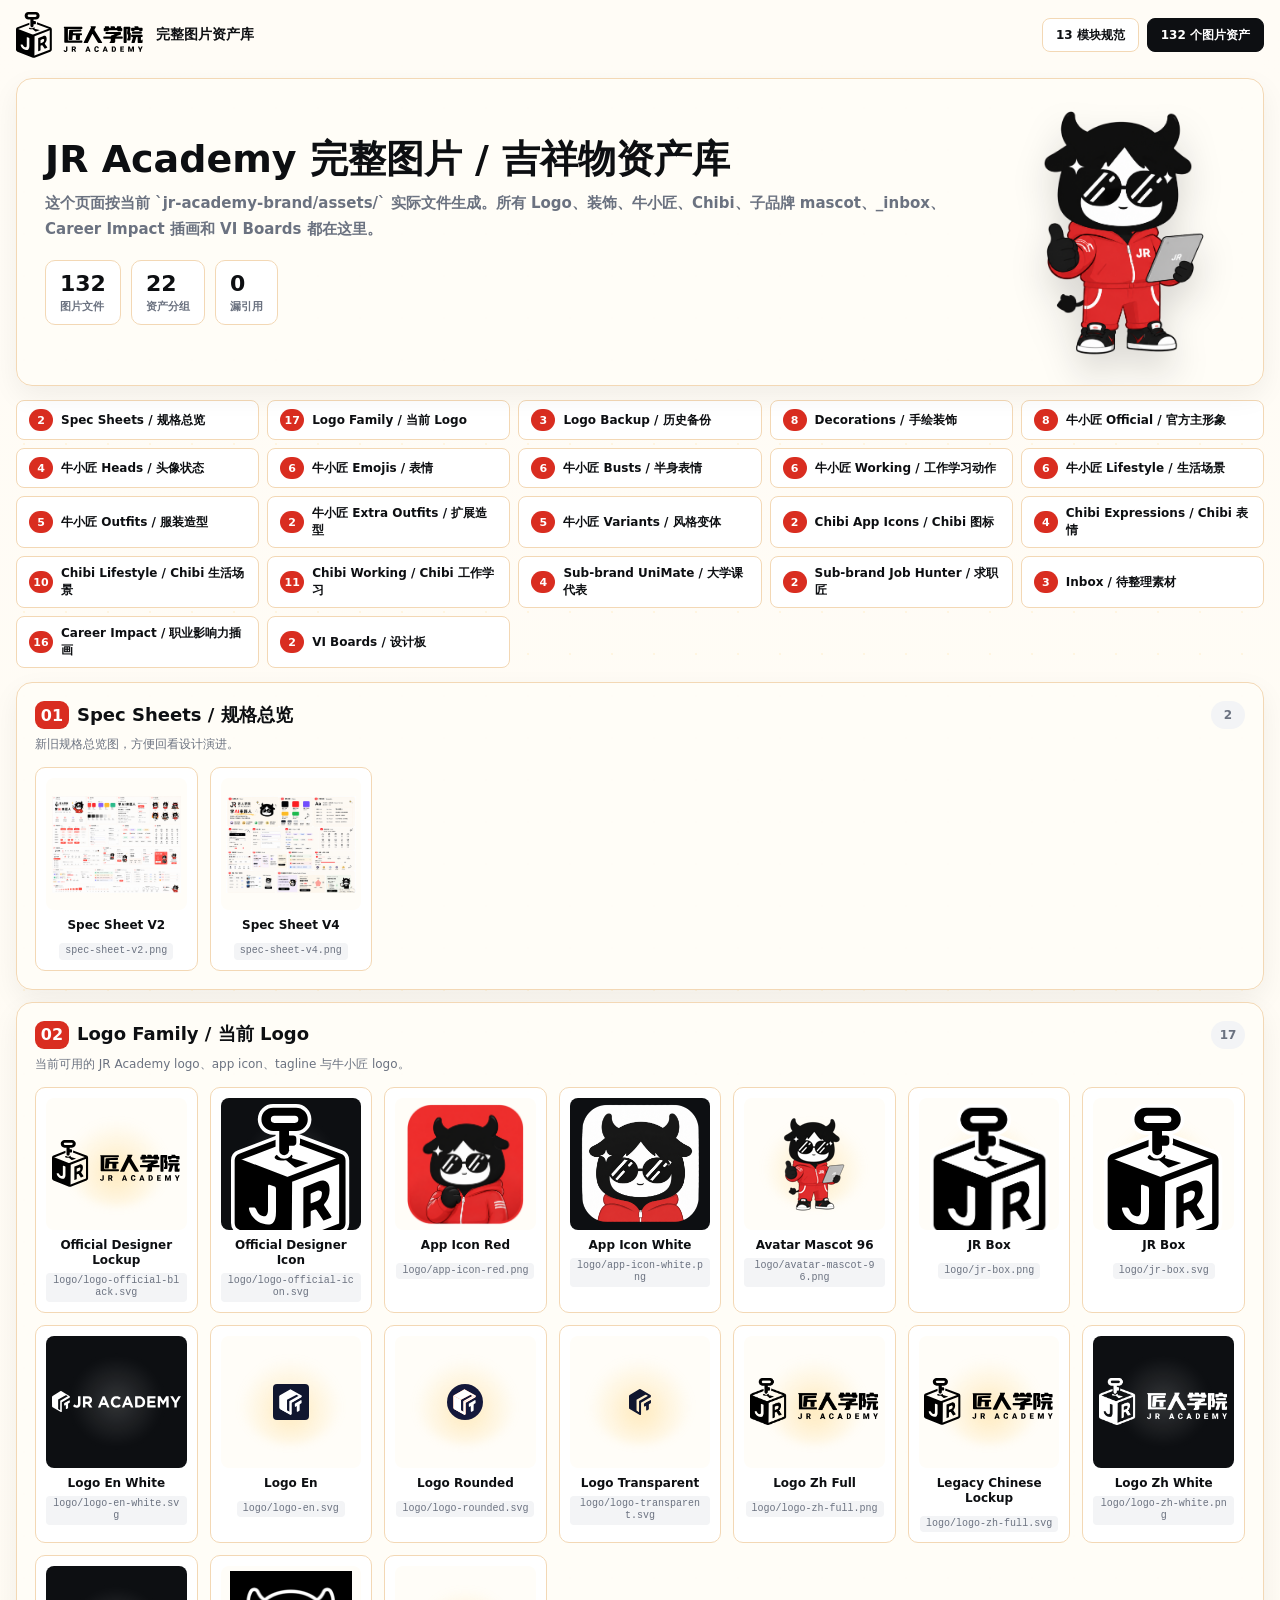
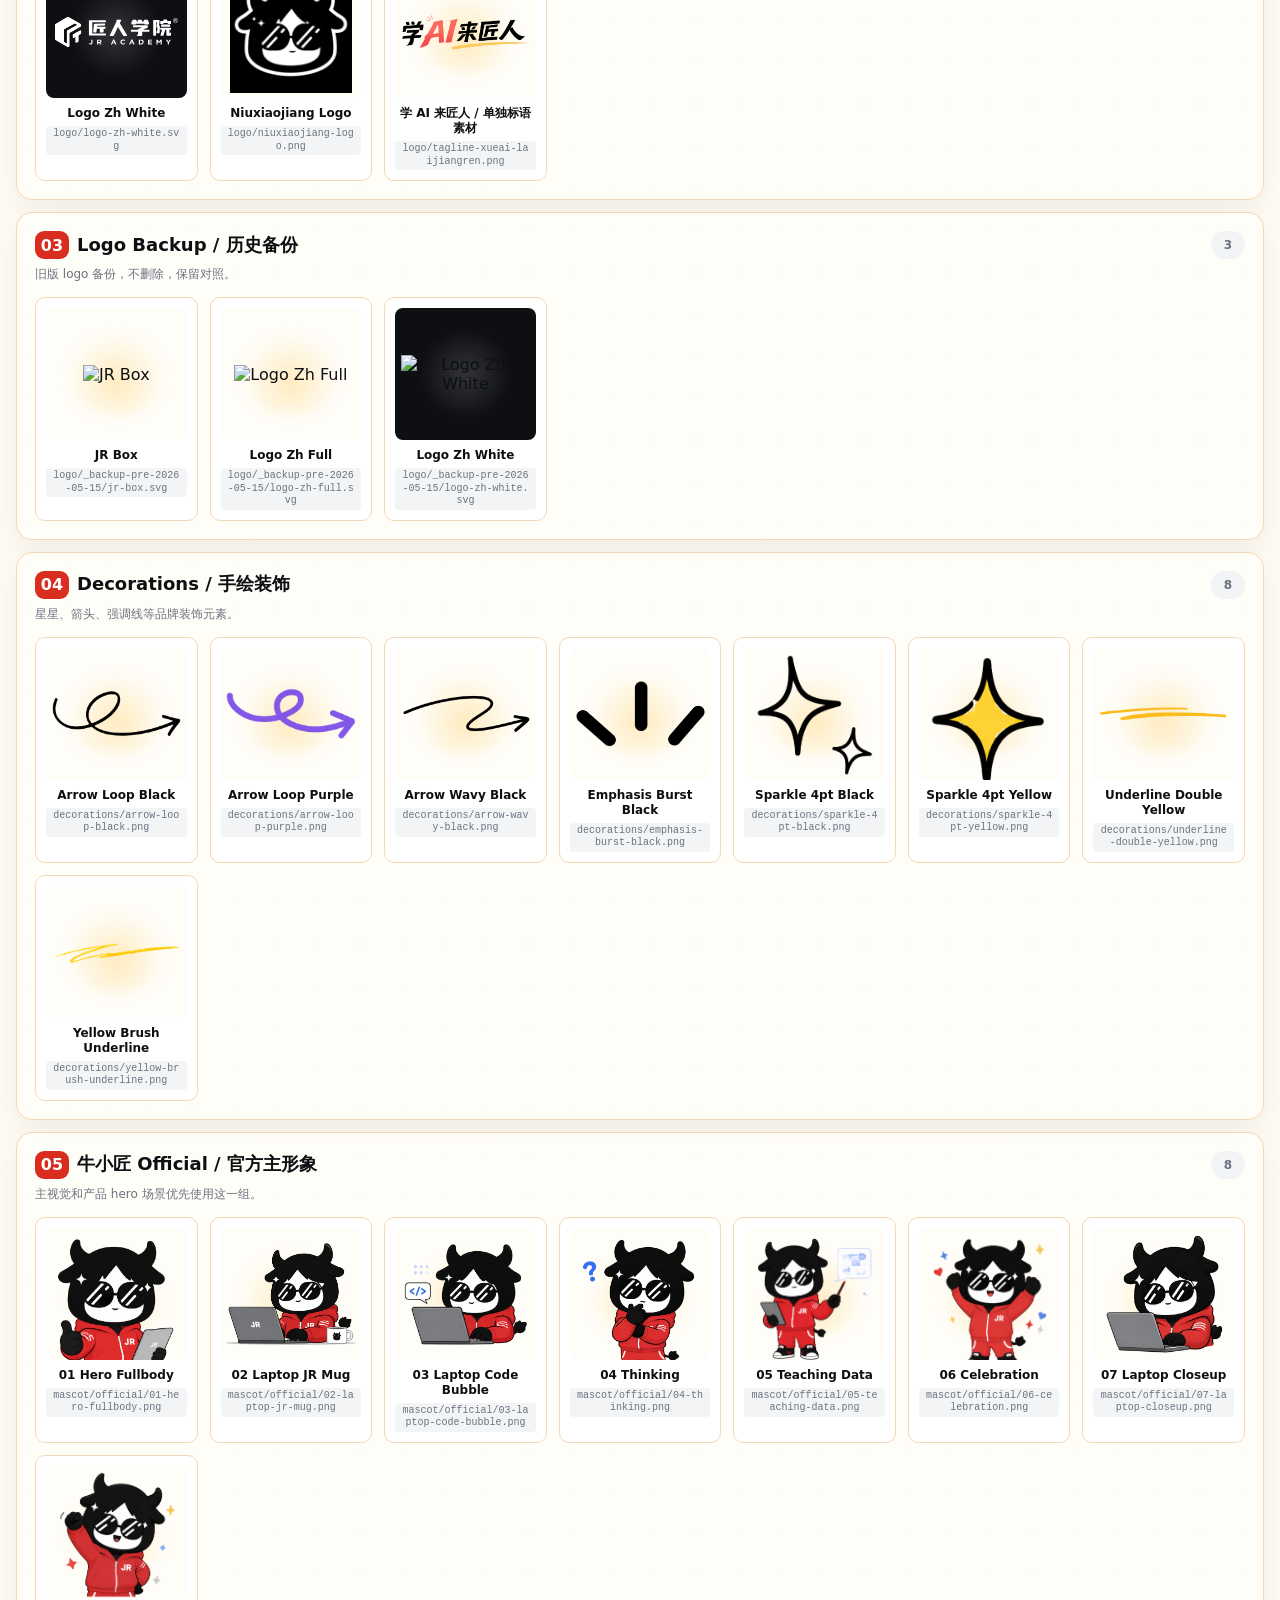
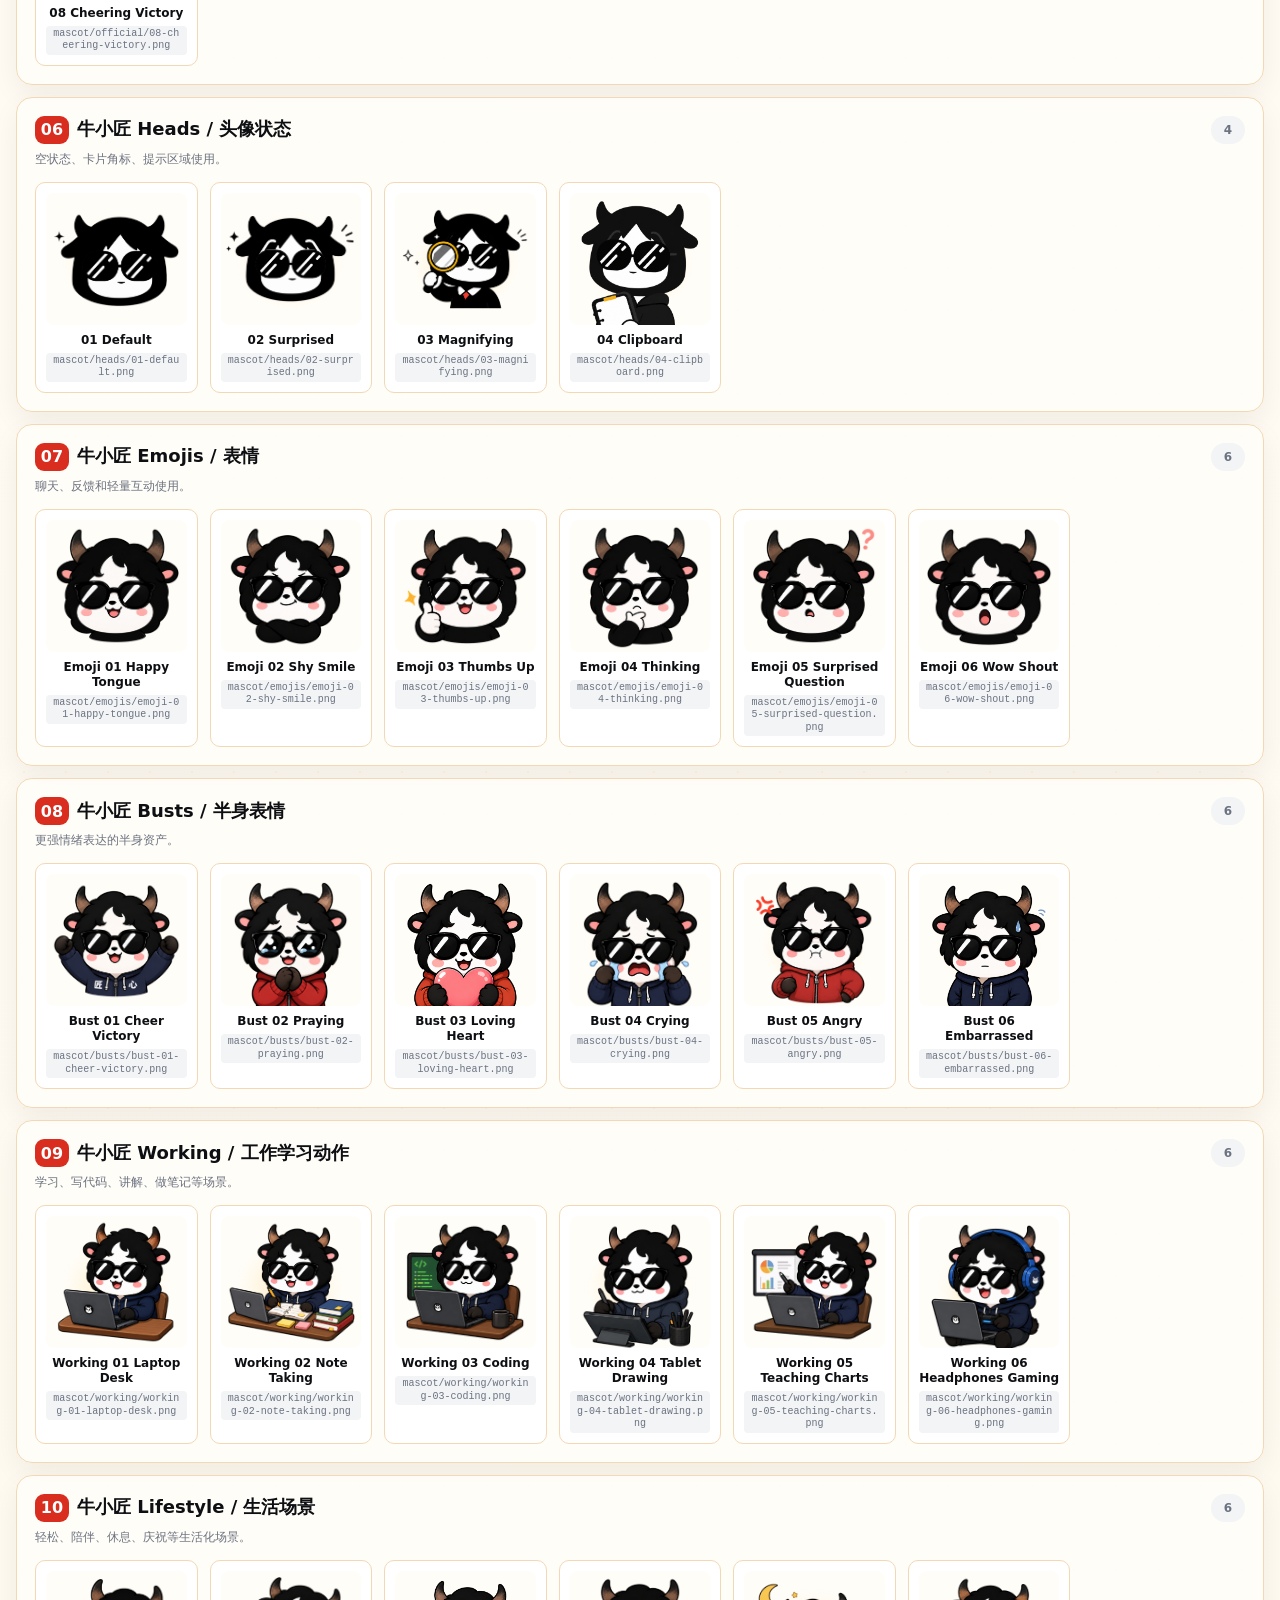
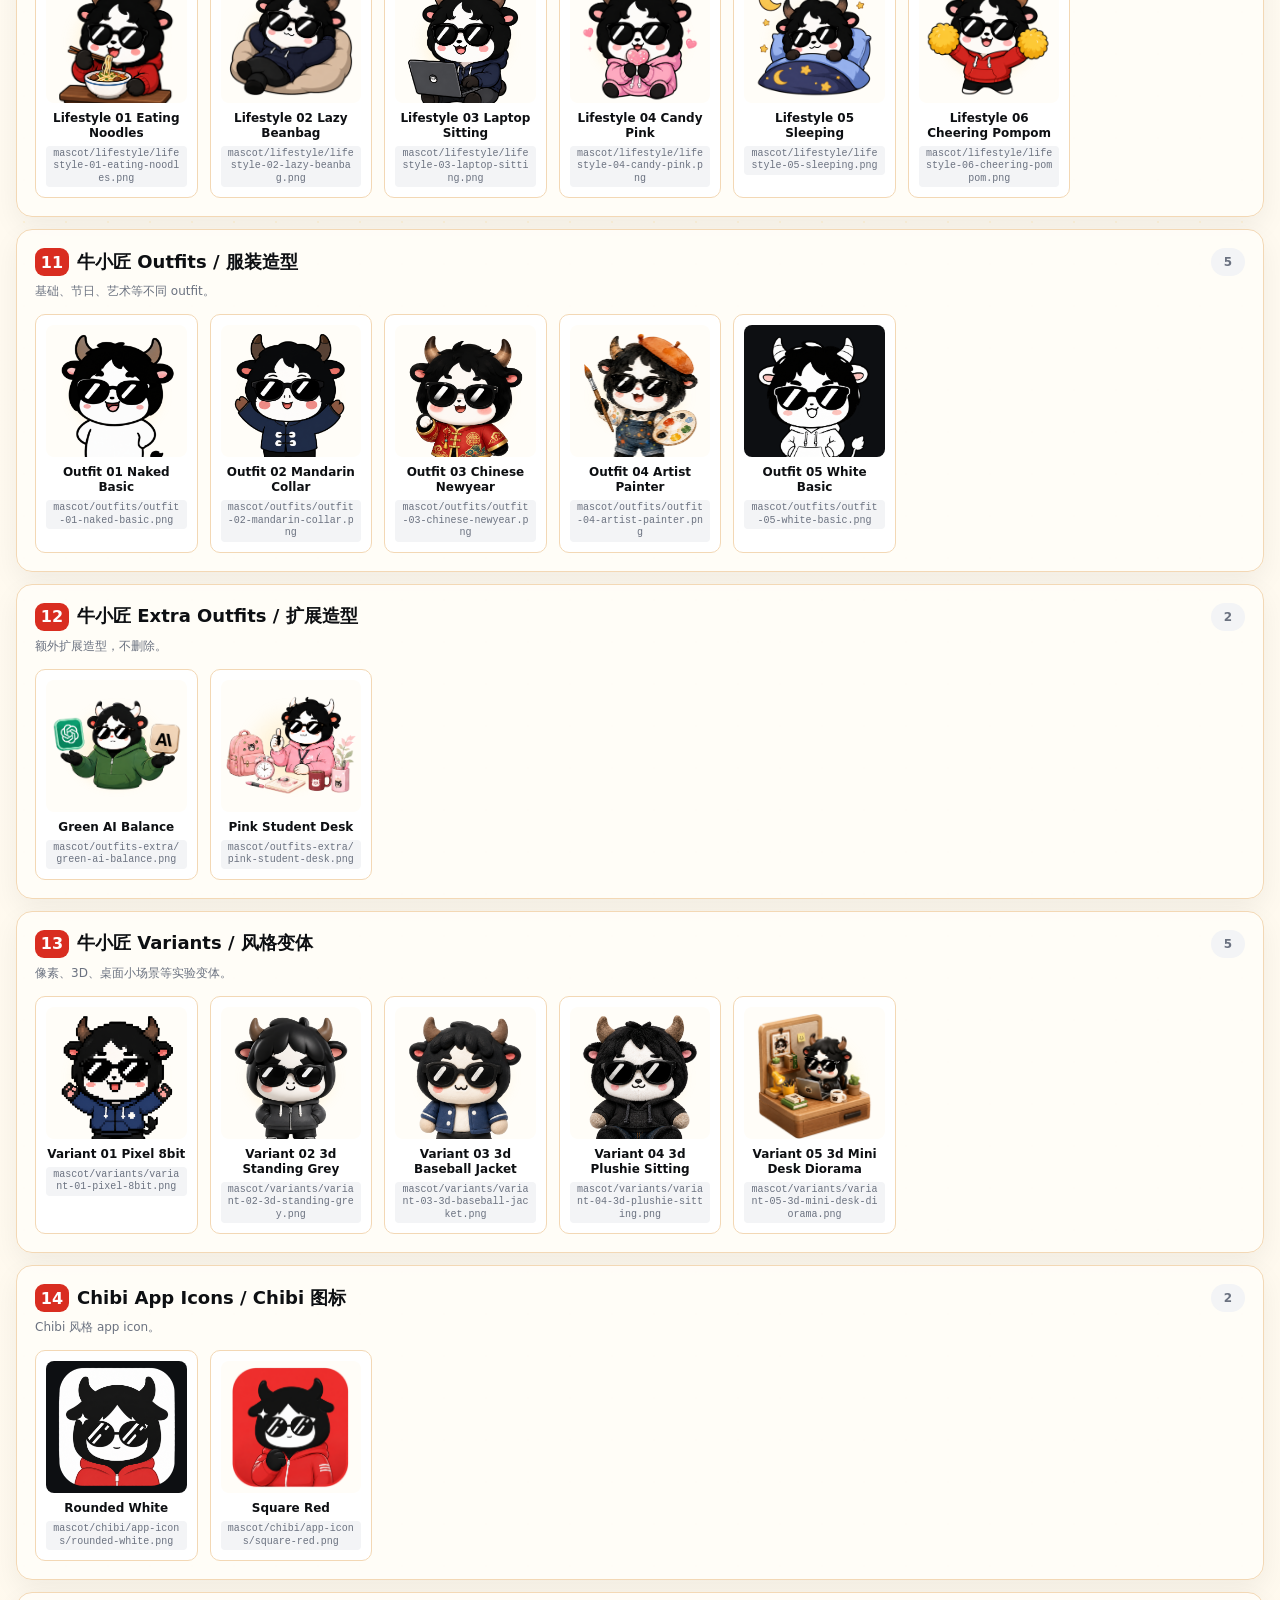
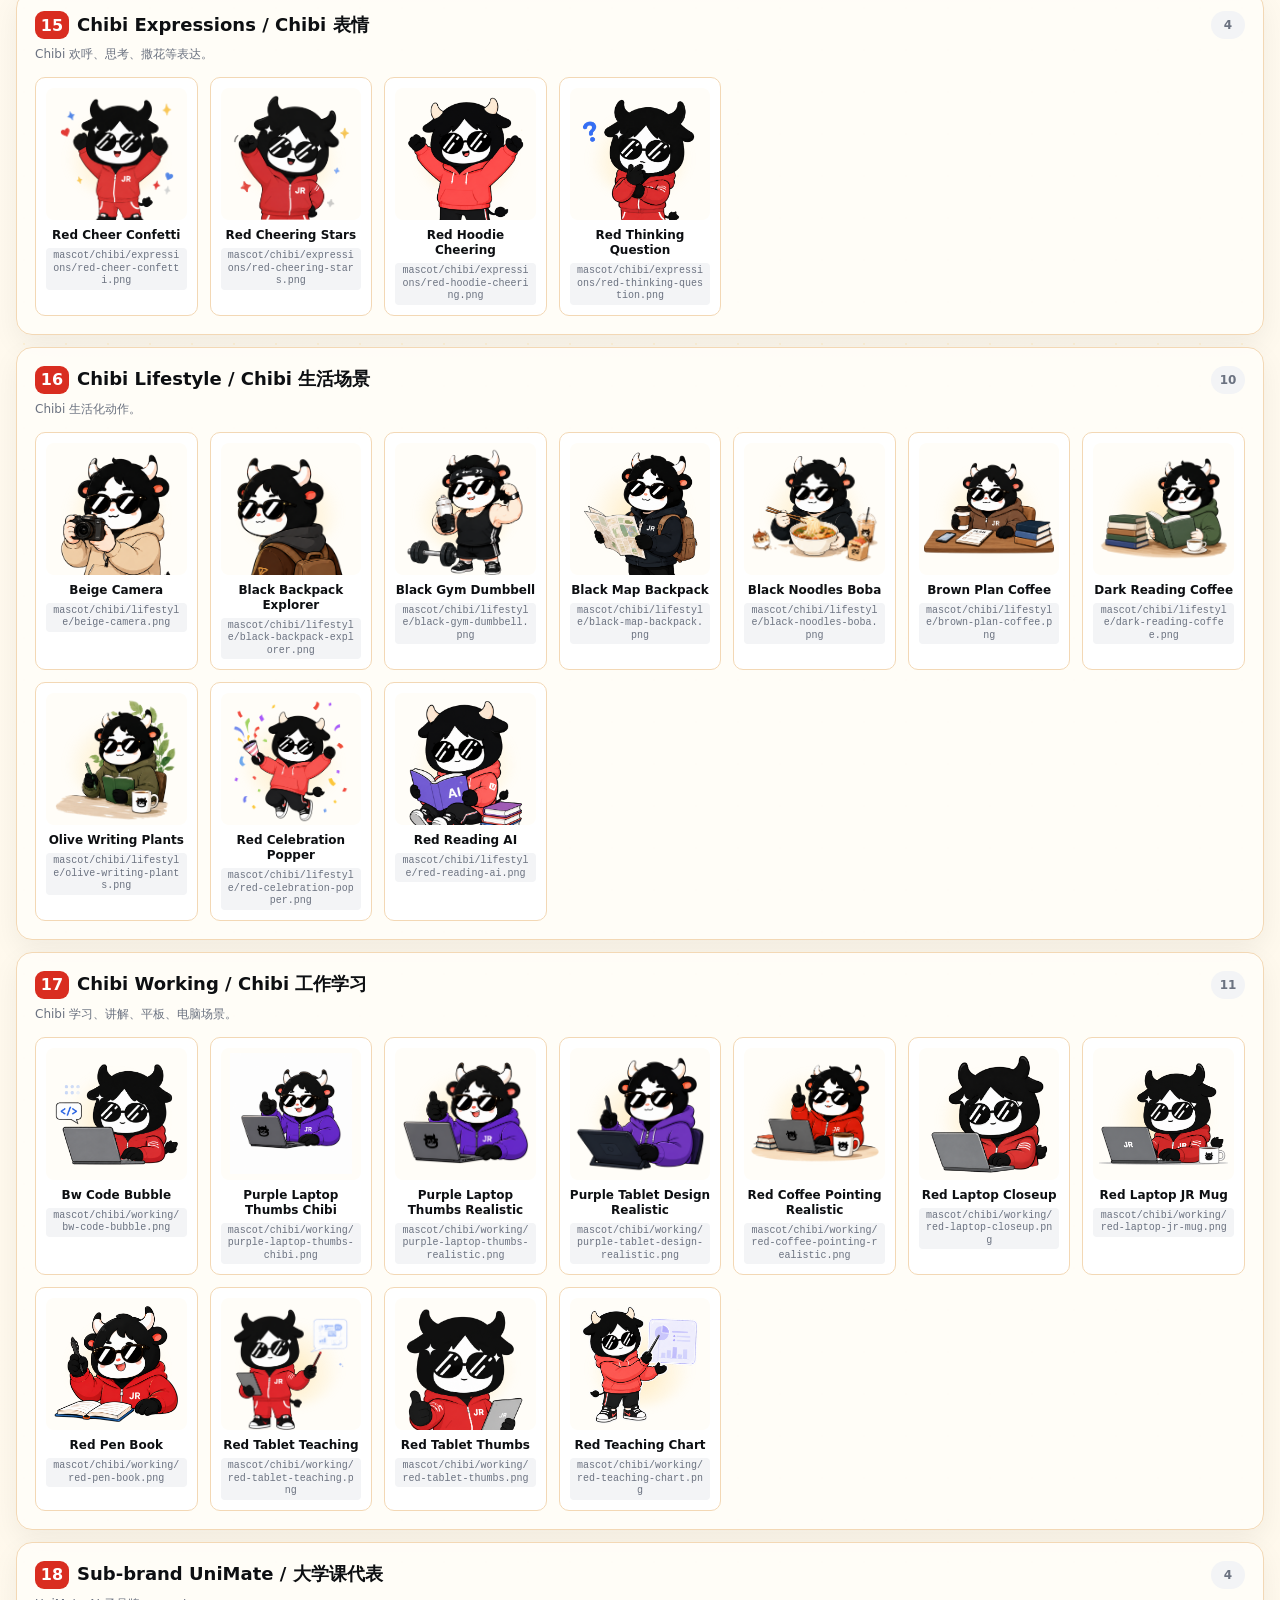
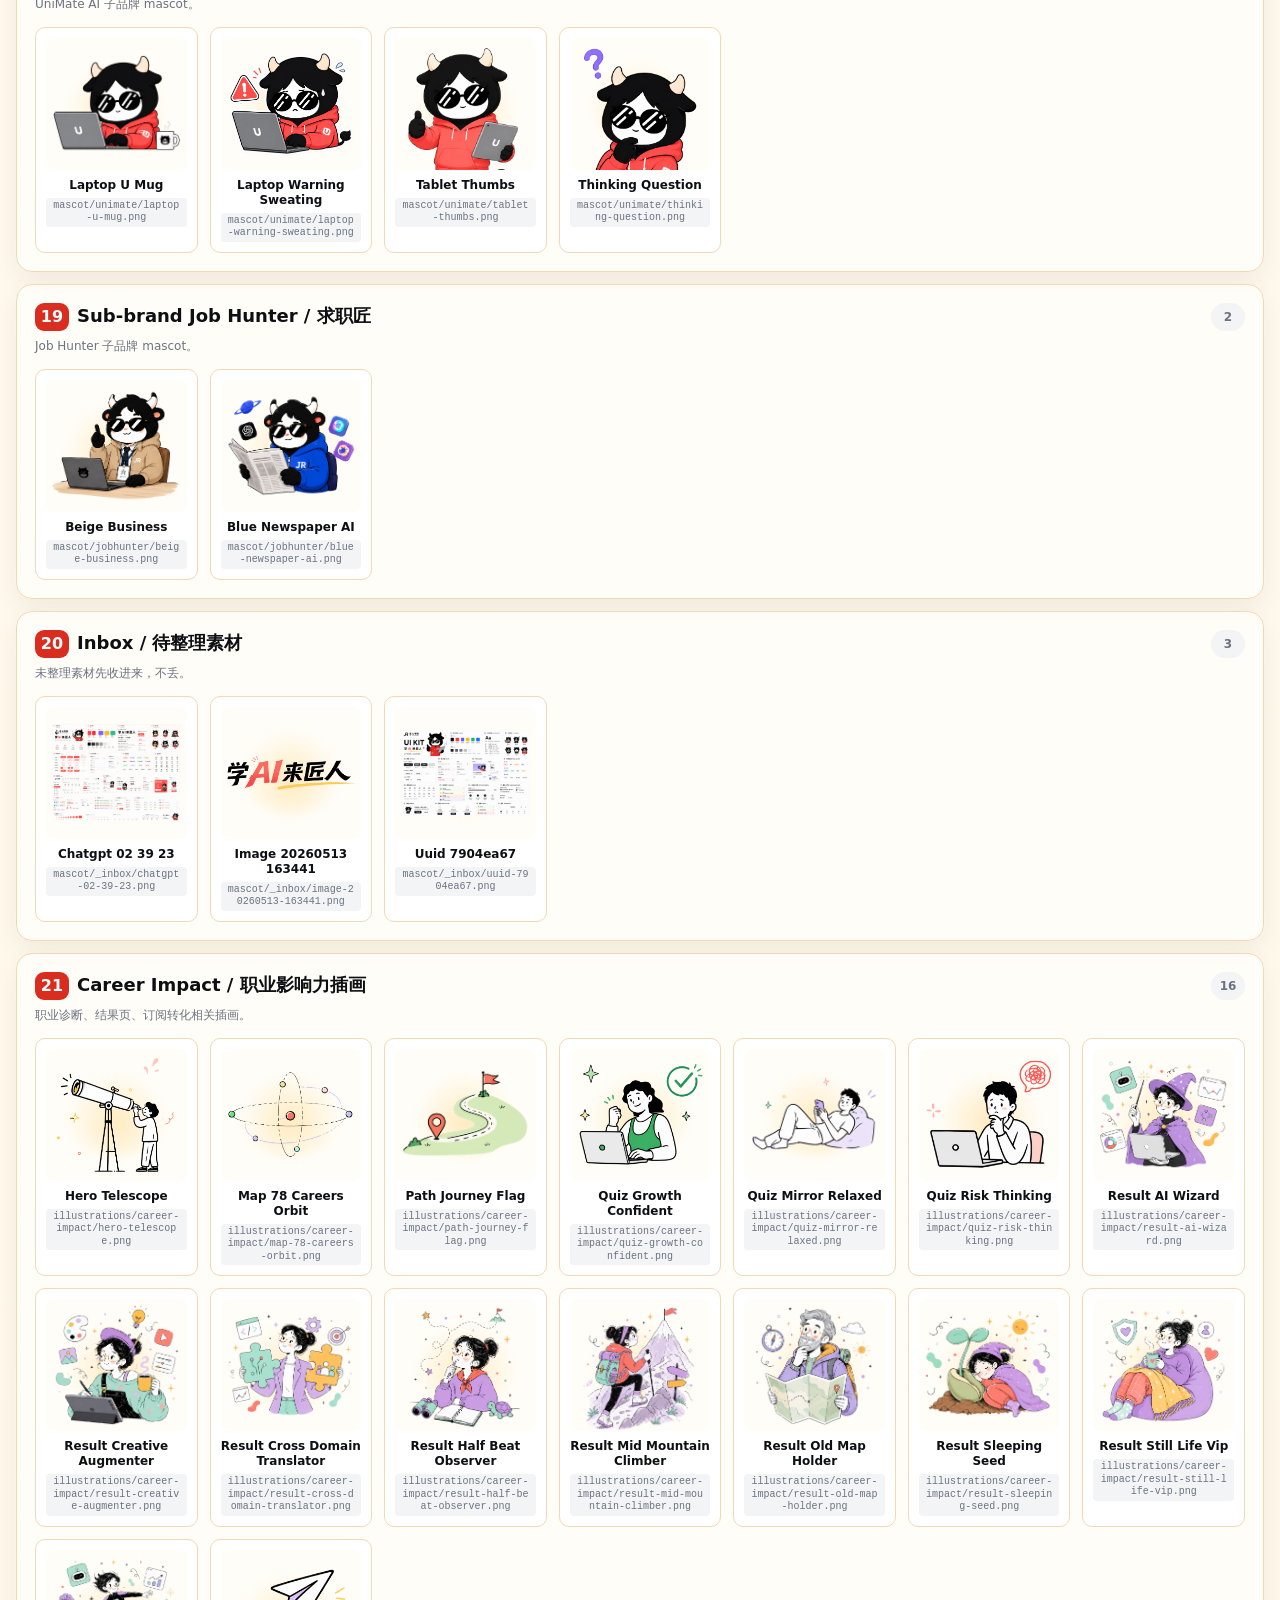
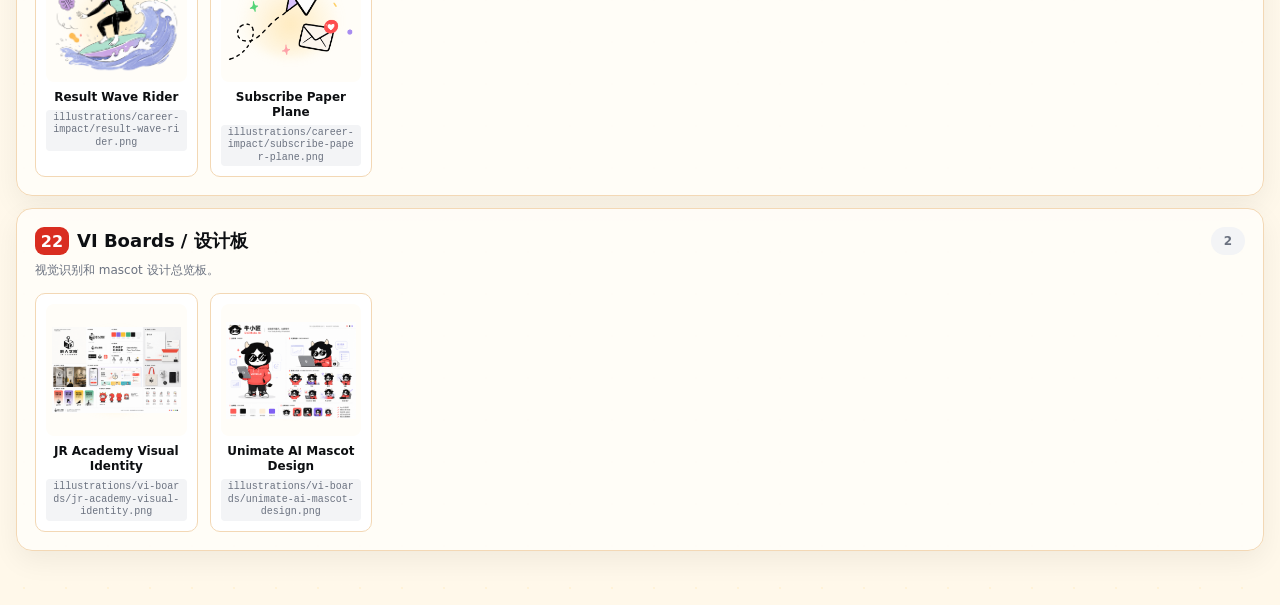
==== assets.html @ 4264dda5 "Update JR Academy brand board" ====
<!doctype html>
<html lang="zh-CN">
<head>
  <meta charset="utf-8" />
  <meta name="viewport" content="width=device-width, initial-scale=1" />
  <title>JR Academy / 匠人学院完整图片资产库</title>
  <meta name="description" content="JR Academy 当前 assets 目录完整图片资产库，包含 logo、装饰、牛小匠、Chibi、子品牌 mascot 与插画。" />
  <link rel="stylesheet" href="tokens/tokens.css" />
  <style>
    :root{--dark:#0D0F12;--red:#FF4D4F;--red-aa:#D92D20;--purple:#7B61FF;--yellow:#FFC84D;--green:#22C55E;--paper:#FFFCF6;--panel:#FFFDF8;--line:#F3D8B5;--n900:#1F2937;--n600:#6B7280;--n300:#D1D5DB;--n100:#F3F4F6;--shadow:0 10px 28px rgba(13,15,18,.06)}
    *{box-sizing:border-box} html,body{margin:0} body{font-family:var(--jr-font-sans);background:radial-gradient(circle at 24px 24px,rgba(255,200,77,.12) 0 1px,transparent 1px),linear-gradient(180deg,var(--paper),#fff8ea);background-size:42px 42px,auto;color:var(--dark);-webkit-font-smoothing:antialiased} a{color:inherit;text-decoration:none} .page{width:min(1280px,calc(100vw - 32px));margin:0 auto;padding:0 0 56px}
    .sticky{position:sticky;top:0;z-index:20;display:flex;align-items:center;gap:12px;padding:12px 0;background:rgba(255,252,246,.92);backdrop-filter:blur(12px)} .sticky img{width:128px} .sticky strong{font-size:14px} .links{display:flex;gap:8px;margin-left:auto;flex-wrap:wrap} .links a{min-height:34px;display:inline-flex;align-items:center;padding:0 13px;border:1px solid var(--line);border-radius:8px;background:#fff;font-size:12px;font-weight:900} .links .primary{background:var(--dark);border-color:var(--dark);color:#fff}
    .hero{position:relative;overflow:hidden;margin:8px 0 14px;padding:28px;border:1px solid var(--line);border-radius:16px;background:rgba(255,253,248,.95);box-shadow:var(--shadow);display:grid;grid-template-columns:1fr 220px;gap:24px;align-items:center} .hero h1{margin:0 0 10px;font-size:38px;line-height:1.1} .hero p{margin:0;color:var(--n600);font-size:15px;line-height:1.7;font-weight:700} .hero .stats{display:flex;gap:10px;margin-top:18px;flex-wrap:wrap} .stat{display:grid;gap:3px;padding:10px 14px;border:1px solid var(--line);border-radius:10px;background:#fff} .stat b{font-size:22px} .stat span{color:var(--n600);font-size:11px;font-weight:900} .hero .mascot{width:220px;max-height:250px;object-fit:contain;filter:drop-shadow(0 18px 18px rgba(13,15,18,.16))}
    .toc{display:grid;grid-template-columns:repeat(auto-fill,minmax(220px,1fr));gap:8px;margin:14px 0} .toc a{display:flex;align-items:center;gap:8px;min-height:38px;padding:8px 12px;border:1px solid var(--line);border-radius:8px;background:#fff;font-size:12px;font-weight:900} .toc span{display:inline-grid;place-items:center;min-width:24px;height:22px;border-radius:999px;background:var(--red-aa);color:#fff;font-size:11px}
    .asset-section{margin-top:12px;padding:18px;border:1px solid var(--line);border-radius:16px;background:rgba(255,253,248,.95);box-shadow:var(--shadow)} .asset-section header{display:flex;align-items:flex-start;gap:12px;margin-bottom:14px} .asset-section h2{display:inline;margin:0 0 5px 8px;font-size:18px} .asset-section p{margin:6px 0 0;color:var(--n600);font-size:12px;line-height:1.5} .asset-section header b{margin-left:auto;display:grid;place-items:center;min-width:34px;height:28px;border-radius:999px;background:var(--n100);color:var(--n600);font-size:12px} .num{display:inline-grid;place-items:center;min-width:34px;height:28px;border-radius:9px;background:var(--red-aa);color:#fff;font-weight:900}
    .asset-grid{display:grid;grid-template-columns:repeat(auto-fill,minmax(158px,1fr));gap:12px} .asset-card{margin:0;display:grid;grid-template-rows:132px auto;gap:8px;min-height:200px;padding:10px;border:1px solid var(--line);border-radius:10px;background:#fff;text-align:center;overflow:hidden} .asset-frame{position:relative;display:grid;place-items:center;overflow:hidden;border-radius:8px;background:#FFFDF8} .asset-frame::before{content:"";position:absolute;inset:18% 14%;border-radius:50%;background:radial-gradient(circle at 50% 60%,rgba(255,200,77,.34),rgba(255,200,77,.10) 48%,transparent 72%);filter:blur(5px)} .asset-frame.dark{background:var(--dark)} .asset-frame.dark::before{background:radial-gradient(circle,rgba(255,255,255,.16),transparent 70%)} .asset-frame img{position:relative;z-index:1;max-width:92%;max-height:92%;object-fit:contain} figcaption strong{display:block;margin-bottom:5px;font-size:12px;line-height:1.25} code{display:inline-block;max-width:100%;padding:2px 6px;border-radius:4px;background:var(--n100);color:var(--n600);font-family:var(--jr-font-mono);font-size:10px;line-height:1.25;word-break:break-all}
    @media(max-width:720px){.page{width:min(100vw - 20px,560px)}.sticky{align-items:flex-start;flex-direction:column}.links{margin-left:0}.hero{grid-template-columns:1fr;padding:20px}.hero h1{font-size:30px}.hero .mascot{width:170px;margin:auto}.asset-grid{grid-template-columns:repeat(auto-fill,minmax(132px,1fr))}}
  </style>
</head>
<body><main class="page">
  <nav class="sticky"><img src="assets/logo/logo-official-black.svg" alt="JR Academy"><strong>完整图片资产库</strong><div class="links"><a href="index.html">13 模块规范</a><a class="primary" href="assets.html">132 个图片资产</a></div></nav>
  <section class="hero"><div><h1>JR Academy 完整图片 / 吉祥物资产库</h1><p>这个页面按当前 `jr-academy-brand/assets/` 实际文件生成。所有 Logo、装饰、牛小匠、Chibi、子品牌 mascot、_inbox、Career Impact 插画和 VI Boards 都在这里。</p><div class="stats"><span class="stat"><b>132</b><span>图片文件</span></span><span class="stat"><b>22</b><span>资产分组</span></span><span class="stat"><b>0</b><span>漏引用</span></span></div></div><img class="mascot" src="assets/mascot/official/01-hero-fullbody.png" alt="牛小匠"></section>
  <nav class="toc"><a href="#spec"><span>2</span>Spec Sheets / 规格总览</a>
<a href="#logo-current"><span>17</span>Logo Family / 当前 Logo</a>
<a href="#logo-backup"><span>3</span>Logo Backup / 历史备份</a>
<a href="#decorations"><span>8</span>Decorations / 手绘装饰</a>
<a href="#official"><span>8</span>牛小匠 Official / 官方主形象</a>
<a href="#heads"><span>4</span>牛小匠 Heads / 头像状态</a>
<a href="#emojis"><span>6</span>牛小匠 Emojis / 表情</a>
<a href="#busts"><span>6</span>牛小匠 Busts / 半身表情</a>
<a href="#working"><span>6</span>牛小匠 Working / 工作学习动作</a>
<a href="#lifestyle"><span>6</span>牛小匠 Lifestyle / 生活场景</a>
<a href="#outfits"><span>5</span>牛小匠 Outfits / 服装造型</a>
<a href="#outfits-extra"><span>2</span>牛小匠 Extra Outfits / 扩展造型</a>
<a href="#variants"><span>5</span>牛小匠 Variants / 风格变体</a>
<a href="#chibi-icons"><span>2</span>Chibi App Icons / Chibi 图标</a>
<a href="#chibi-expressions"><span>4</span>Chibi Expressions / Chibi 表情</a>
<a href="#chibi-lifestyle"><span>10</span>Chibi Lifestyle / Chibi 生活场景</a>
<a href="#chibi-working"><span>11</span>Chibi Working / Chibi 工作学习</a>
<a href="#unimate"><span>4</span>Sub-brand UniMate / 大学课代表</a>
<a href="#jobhunter"><span>2</span>Sub-brand Job Hunter / 求职匠</a>
<a href="#inbox"><span>3</span>Inbox / 待整理素材</a>
<a href="#career-impact"><span>16</span>Career Impact / 职业影响力插画</a>
<a href="#vi-boards"><span>2</span>VI Boards / 设计板</a></nav>
  <section class="asset-section" id="spec">
    <header><div><span class="num">01</span><h2>Spec Sheets / 规格总览</h2><p>新旧规格总览图，方便回看设计演进。</p></div><b>2</b></header>
    <div class="asset-grid"><figure class="asset-card">
      <div class="asset-frame"><img src="assets/spec-sheet-v2.png" alt="Spec Sheet V2" loading="lazy"></div>
      <figcaption><strong>Spec Sheet V2</strong><code>spec-sheet-v2.png</code></figcaption>
    </figure>
<figure class="asset-card">
      <div class="asset-frame"><img src="assets/spec-sheet-v4.png" alt="Spec Sheet V4" loading="lazy"></div>
      <figcaption><strong>Spec Sheet V4</strong><code>spec-sheet-v4.png</code></figcaption>
    </figure></div>
  </section><section class="asset-section" id="logo-current">
    <header><div><span class="num">02</span><h2>Logo Family / 当前 Logo</h2><p>当前可用的 JR Academy logo、app icon、tagline 与牛小匠 logo。</p></div><b>17</b></header>
    <div class="asset-grid">
<figure class="asset-card">
      <div class="asset-frame"><img src="assets/logo/logo-official-black.svg" alt="JR Academy Official Chinese Lockup" loading="lazy"></div>
      <figcaption><strong>Official Designer Lockup</strong><code>logo/logo-official-black.svg</code></figcaption>
    </figure>
<figure class="asset-card">
      <div class="asset-frame dark"><img src="assets/logo/logo-official-icon.svg" alt="JR Academy Official Icon Mark" loading="lazy"></div>
      <figcaption><strong>Official Designer Icon</strong><code>logo/logo-official-icon.svg</code></figcaption>
    </figure><figure class="asset-card">
      <div class="asset-frame"><img src="assets/logo/app-icon-red.png" alt="App Icon Red" loading="lazy"></div>
      <figcaption><strong>App Icon Red</strong><code>logo/app-icon-red.png</code></figcaption>
    </figure>
<figure class="asset-card">
      <div class="asset-frame dark"><img src="assets/logo/app-icon-white.png" alt="App Icon White" loading="lazy"></div>
      <figcaption><strong>App Icon White</strong><code>logo/app-icon-white.png</code></figcaption>
    </figure>
<figure class="asset-card">
      <div class="asset-frame"><img src="assets/logo/avatar-mascot-96.png" alt="Avatar Mascot 96" loading="lazy"></div>
      <figcaption><strong>Avatar Mascot 96</strong><code>logo/avatar-mascot-96.png</code></figcaption>
    </figure>
<figure class="asset-card">
      <div class="asset-frame"><img src="assets/logo/jr-box.png" alt="JR Box" loading="lazy"></div>
      <figcaption><strong>JR Box</strong><code>logo/jr-box.png</code></figcaption>
    </figure>
<figure class="asset-card">
      <div class="asset-frame"><img src="assets/logo/jr-box.svg" alt="JR Box" loading="lazy"></div>
      <figcaption><strong>JR Box</strong><code>logo/jr-box.svg</code></figcaption>
    </figure>
<figure class="asset-card">
      <div class="asset-frame dark"><img src="assets/logo/logo-en-white.svg" alt="Logo En White" loading="lazy"></div>
      <figcaption><strong>Logo En White</strong><code>logo/logo-en-white.svg</code></figcaption>
    </figure>
<figure class="asset-card">
      <div class="asset-frame"><img src="assets/logo/logo-en.svg" alt="Logo En" loading="lazy"></div>
      <figcaption><strong>Logo En</strong><code>logo/logo-en.svg</code></figcaption>
    </figure>
<figure class="asset-card">
      <div class="asset-frame"><img src="assets/logo/logo-rounded.svg" alt="Logo Rounded" loading="lazy"></div>
      <figcaption><strong>Logo Rounded</strong><code>logo/logo-rounded.svg</code></figcaption>
    </figure>
<figure class="asset-card">
      <div class="asset-frame"><img src="assets/logo/logo-transparent.svg" alt="Logo Transparent" loading="lazy"></div>
      <figcaption><strong>Logo Transparent</strong><code>logo/logo-transparent.svg</code></figcaption>
    </figure>
<figure class="asset-card">
      <div class="asset-frame"><img src="assets/logo/logo-zh-full.png" alt="Logo Zh Full" loading="lazy"></div>
      <figcaption><strong>Logo Zh Full</strong><code>logo/logo-zh-full.png</code></figcaption>
    </figure>
<figure class="asset-card">
      <div class="asset-frame"><img src="assets/logo/logo-zh-full.svg" alt="Legacy Chinese Lockup" loading="lazy"></div>
      <figcaption><strong>Legacy Chinese Lockup</strong><code>logo/logo-zh-full.svg</code></figcaption>
    </figure>
<figure class="asset-card">
      <div class="asset-frame dark"><img src="assets/logo/logo-zh-white.png" alt="Logo Zh White" loading="lazy"></div>
      <figcaption><strong>Logo Zh White</strong><code>logo/logo-zh-white.png</code></figcaption>
    </figure>
<figure class="asset-card">
      <div class="asset-frame dark"><img src="assets/logo/logo-zh-white.svg" alt="Logo Zh White" loading="lazy"></div>
      <figcaption><strong>Logo Zh White</strong><code>logo/logo-zh-white.svg</code></figcaption>
    </figure>
<figure class="asset-card">
      <div class="asset-frame"><img src="assets/logo/niuxiaojiang-logo.png" alt="Niuxiaojiang Logo" loading="lazy"></div>
      <figcaption><strong>Niuxiaojiang Logo</strong><code>logo/niuxiaojiang-logo.png</code></figcaption>
    </figure>
<figure class="asset-card">
      <div class="asset-frame"><img src="assets/logo/tagline-xueai-laijiangren.png" alt="学 AI 来匠人单独标语素材" loading="lazy"></div>
      <figcaption><strong>学 AI 来匠人 / 单独标语素材</strong><code>logo/tagline-xueai-laijiangren.png</code></figcaption>
    </figure></div>
  </section><section class="asset-section" id="logo-backup">
    <header><div><span class="num">03</span><h2>Logo Backup / 历史备份</h2><p>旧版 logo 备份，不删除，保留对照。</p></div><b>3</b></header>
    <div class="asset-grid"><figure class="asset-card">
      <div class="asset-frame"><img src="assets/logo/_backup-pre-2026-05-15/jr-box.svg" alt="JR Box" loading="lazy"></div>
      <figcaption><strong>JR Box</strong><code>logo/_backup-pre-2026-05-15/jr-box.svg</code></figcaption>
    </figure>
<figure class="asset-card">
      <div class="asset-frame"><img src="assets/logo/_backup-pre-2026-05-15/logo-zh-full.svg" alt="Logo Zh Full" loading="lazy"></div>
      <figcaption><strong>Logo Zh Full</strong><code>logo/_backup-pre-2026-05-15/logo-zh-full.svg</code></figcaption>
    </figure>
<figure class="asset-card">
      <div class="asset-frame dark"><img src="assets/logo/_backup-pre-2026-05-15/logo-zh-white.svg" alt="Logo Zh White" loading="lazy"></div>
      <figcaption><strong>Logo Zh White</strong><code>logo/_backup-pre-2026-05-15/logo-zh-white.svg</code></figcaption>
    </figure></div>
  </section><section class="asset-section" id="decorations">
    <header><div><span class="num">04</span><h2>Decorations / 手绘装饰</h2><p>星星、箭头、强调线等品牌装饰元素。</p></div><b>8</b></header>
    <div class="asset-grid"><figure class="asset-card">
      <div class="asset-frame"><img src="assets/decorations/arrow-loop-black.png" alt="Arrow Loop Black" loading="lazy"></div>
      <figcaption><strong>Arrow Loop Black</strong><code>decorations/arrow-loop-black.png</code></figcaption>
    </figure>
<figure class="asset-card">
      <div class="asset-frame"><img src="assets/decorations/arrow-loop-purple.png" alt="Arrow Loop Purple" loading="lazy"></div>
      <figcaption><strong>Arrow Loop Purple</strong><code>decorations/arrow-loop-purple.png</code></figcaption>
    </figure>
<figure class="asset-card">
      <div class="asset-frame"><img src="assets/decorations/arrow-wavy-black.png" alt="Arrow Wavy Black" loading="lazy"></div>
      <figcaption><strong>Arrow Wavy Black</strong><code>decorations/arrow-wavy-black.png</code></figcaption>
    </figure>
<figure class="asset-card">
      <div class="asset-frame"><img src="assets/decorations/emphasis-burst-black.png" alt="Emphasis Burst Black" loading="lazy"></div>
      <figcaption><strong>Emphasis Burst Black</strong><code>decorations/emphasis-burst-black.png</code></figcaption>
    </figure>
<figure class="asset-card">
      <div class="asset-frame"><img src="assets/decorations/sparkle-4pt-black.png" alt="Sparkle 4pt Black" loading="lazy"></div>
      <figcaption><strong>Sparkle 4pt Black</strong><code>decorations/sparkle-4pt-black.png</code></figcaption>
    </figure>
<figure class="asset-card">
      <div class="asset-frame"><img src="assets/decorations/sparkle-4pt-yellow.png" alt="Sparkle 4pt Yellow" loading="lazy"></div>
      <figcaption><strong>Sparkle 4pt Yellow</strong><code>decorations/sparkle-4pt-yellow.png</code></figcaption>
    </figure>
<figure class="asset-card">
      <div class="asset-frame"><img src="assets/decorations/underline-double-yellow.png" alt="Underline Double Yellow" loading="lazy"></div>
      <figcaption><strong>Underline Double Yellow</strong><code>decorations/underline-double-yellow.png</code></figcaption>
    </figure>
<figure class="asset-card">
      <div class="asset-frame"><img src="assets/decorations/yellow-brush-underline.png" alt="Yellow Brush Underline" loading="lazy"></div>
      <figcaption><strong>Yellow Brush Underline</strong><code>decorations/yellow-brush-underline.png</code></figcaption>
    </figure></div>
  </section><section class="asset-section" id="official">
    <header><div><span class="num">05</span><h2>牛小匠 Official / 官方主形象</h2><p>主视觉和产品 hero 场景优先使用这一组。</p></div><b>8</b></header>
    <div class="asset-grid"><figure class="asset-card">
      <div class="asset-frame"><img src="assets/mascot/official/01-hero-fullbody.png" alt="01 Hero Fullbody" loading="lazy"></div>
      <figcaption><strong>01 Hero Fullbody</strong><code>mascot/official/01-hero-fullbody.png</code></figcaption>
    </figure>
<figure class="asset-card">
      <div class="asset-frame"><img src="assets/mascot/official/02-laptop-jr-mug.png" alt="02 Laptop JR Mug" loading="lazy"></div>
      <figcaption><strong>02 Laptop JR Mug</strong><code>mascot/official/02-laptop-jr-mug.png</code></figcaption>
    </figure>
<figure class="asset-card">
      <div class="asset-frame"><img src="assets/mascot/official/03-laptop-code-bubble.png" alt="03 Laptop Code Bubble" loading="lazy"></div>
      <figcaption><strong>03 Laptop Code Bubble</strong><code>mascot/official/03-laptop-code-bubble.png</code></figcaption>
    </figure>
<figure class="asset-card">
      <div class="asset-frame"><img src="assets/mascot/official/04-thinking.png" alt="04 Thinking" loading="lazy"></div>
      <figcaption><strong>04 Thinking</strong><code>mascot/official/04-thinking.png</code></figcaption>
    </figure>
<figure class="asset-card">
      <div class="asset-frame"><img src="assets/mascot/official/05-teaching-data.png" alt="05 Teaching Data" loading="lazy"></div>
      <figcaption><strong>05 Teaching Data</strong><code>mascot/official/05-teaching-data.png</code></figcaption>
    </figure>
<figure class="asset-card">
      <div class="asset-frame"><img src="assets/mascot/official/06-celebration.png" alt="06 Celebration" loading="lazy"></div>
      <figcaption><strong>06 Celebration</strong><code>mascot/official/06-celebration.png</code></figcaption>
    </figure>
<figure class="asset-card">
      <div class="asset-frame"><img src="assets/mascot/official/07-laptop-closeup.png" alt="07 Laptop Closeup" loading="lazy"></div>
      <figcaption><strong>07 Laptop Closeup</strong><code>mascot/official/07-laptop-closeup.png</code></figcaption>
    </figure>
<figure class="asset-card">
      <div class="asset-frame"><img src="assets/mascot/official/08-cheering-victory.png" alt="08 Cheering Victory" loading="lazy"></div>
      <figcaption><strong>08 Cheering Victory</strong><code>mascot/official/08-cheering-victory.png</code></figcaption>
    </figure></div>
  </section><section class="asset-section" id="heads">
    <header><div><span class="num">06</span><h2>牛小匠 Heads / 头像状态</h2><p>空状态、卡片角标、提示区域使用。</p></div><b>4</b></header>
    <div class="asset-grid"><figure class="asset-card">
      <div class="asset-frame"><img src="assets/mascot/heads/01-default.png" alt="01 Default" loading="lazy"></div>
      <figcaption><strong>01 Default</strong><code>mascot/heads/01-default.png</code></figcaption>
    </figure>
<figure class="asset-card">
      <div class="asset-frame"><img src="assets/mascot/heads/02-surprised.png" alt="02 Surprised" loading="lazy"></div>
      <figcaption><strong>02 Surprised</strong><code>mascot/heads/02-surprised.png</code></figcaption>
    </figure>
<figure class="asset-card">
      <div class="asset-frame"><img src="assets/mascot/heads/03-magnifying.png" alt="03 Magnifying" loading="lazy"></div>
      <figcaption><strong>03 Magnifying</strong><code>mascot/heads/03-magnifying.png</code></figcaption>
    </figure>
<figure class="asset-card">
      <div class="asset-frame"><img src="assets/mascot/heads/04-clipboard.png" alt="04 Clipboard" loading="lazy"></div>
      <figcaption><strong>04 Clipboard</strong><code>mascot/heads/04-clipboard.png</code></figcaption>
    </figure></div>
  </section><section class="asset-section" id="emojis">
    <header><div><span class="num">07</span><h2>牛小匠 Emojis / 表情</h2><p>聊天、反馈和轻量互动使用。</p></div><b>6</b></header>
    <div class="asset-grid"><figure class="asset-card">
      <div class="asset-frame"><img src="assets/mascot/emojis/emoji-01-happy-tongue.png" alt="Emoji 01 Happy Tongue" loading="lazy"></div>
      <figcaption><strong>Emoji 01 Happy Tongue</strong><code>mascot/emojis/emoji-01-happy-tongue.png</code></figcaption>
    </figure>
<figure class="asset-card">
      <div class="asset-frame"><img src="assets/mascot/emojis/emoji-02-shy-smile.png" alt="Emoji 02 Shy Smile" loading="lazy"></div>
      <figcaption><strong>Emoji 02 Shy Smile</strong><code>mascot/emojis/emoji-02-shy-smile.png</code></figcaption>
    </figure>
<figure class="asset-card">
      <div class="asset-frame"><img src="assets/mascot/emojis/emoji-03-thumbs-up.png" alt="Emoji 03 Thumbs Up" loading="lazy"></div>
      <figcaption><strong>Emoji 03 Thumbs Up</strong><code>mascot/emojis/emoji-03-thumbs-up.png</code></figcaption>
    </figure>
<figure class="asset-card">
      <div class="asset-frame"><img src="assets/mascot/emojis/emoji-04-thinking.png" alt="Emoji 04 Thinking" loading="lazy"></div>
      <figcaption><strong>Emoji 04 Thinking</strong><code>mascot/emojis/emoji-04-thinking.png</code></figcaption>
    </figure>
<figure class="asset-card">
      <div class="asset-frame"><img src="assets/mascot/emojis/emoji-05-surprised-question.png" alt="Emoji 05 Surprised Question" loading="lazy"></div>
      <figcaption><strong>Emoji 05 Surprised Question</strong><code>mascot/emojis/emoji-05-surprised-question.png</code></figcaption>
    </figure>
<figure class="asset-card">
      <div class="asset-frame"><img src="assets/mascot/emojis/emoji-06-wow-shout.png" alt="Emoji 06 Wow Shout" loading="lazy"></div>
      <figcaption><strong>Emoji 06 Wow Shout</strong><code>mascot/emojis/emoji-06-wow-shout.png</code></figcaption>
    </figure></div>
  </section><section class="asset-section" id="busts">
    <header><div><span class="num">08</span><h2>牛小匠 Busts / 半身表情</h2><p>更强情绪表达的半身资产。</p></div><b>6</b></header>
    <div class="asset-grid"><figure class="asset-card">
      <div class="asset-frame"><img src="assets/mascot/busts/bust-01-cheer-victory.png" alt="Bust 01 Cheer Victory" loading="lazy"></div>
      <figcaption><strong>Bust 01 Cheer Victory</strong><code>mascot/busts/bust-01-cheer-victory.png</code></figcaption>
    </figure>
<figure class="asset-card">
      <div class="asset-frame"><img src="assets/mascot/busts/bust-02-praying.png" alt="Bust 02 Praying" loading="lazy"></div>
      <figcaption><strong>Bust 02 Praying</strong><code>mascot/busts/bust-02-praying.png</code></figcaption>
    </figure>
<figure class="asset-card">
      <div class="asset-frame"><img src="assets/mascot/busts/bust-03-loving-heart.png" alt="Bust 03 Loving Heart" loading="lazy"></div>
      <figcaption><strong>Bust 03 Loving Heart</strong><code>mascot/busts/bust-03-loving-heart.png</code></figcaption>
    </figure>
<figure class="asset-card">
      <div class="asset-frame"><img src="assets/mascot/busts/bust-04-crying.png" alt="Bust 04 Crying" loading="lazy"></div>
      <figcaption><strong>Bust 04 Crying</strong><code>mascot/busts/bust-04-crying.png</code></figcaption>
    </figure>
<figure class="asset-card">
      <div class="asset-frame"><img src="assets/mascot/busts/bust-05-angry.png" alt="Bust 05 Angry" loading="lazy"></div>
      <figcaption><strong>Bust 05 Angry</strong><code>mascot/busts/bust-05-angry.png</code></figcaption>
    </figure>
<figure class="asset-card">
      <div class="asset-frame"><img src="assets/mascot/busts/bust-06-embarrassed.png" alt="Bust 06 Embarrassed" loading="lazy"></div>
      <figcaption><strong>Bust 06 Embarrassed</strong><code>mascot/busts/bust-06-embarrassed.png</code></figcaption>
    </figure></div>
  </section><section class="asset-section" id="working">
    <header><div><span class="num">09</span><h2>牛小匠 Working / 工作学习动作</h2><p>学习、写代码、讲解、做笔记等场景。</p></div><b>6</b></header>
    <div class="asset-grid"><figure class="asset-card">
      <div class="asset-frame"><img src="assets/mascot/working/working-01-laptop-desk.png" alt="Working 01 Laptop Desk" loading="lazy"></div>
      <figcaption><strong>Working 01 Laptop Desk</strong><code>mascot/working/working-01-laptop-desk.png</code></figcaption>
    </figure>
<figure class="asset-card">
      <div class="asset-frame"><img src="assets/mascot/working/working-02-note-taking.png" alt="Working 02 Note Taking" loading="lazy"></div>
      <figcaption><strong>Working 02 Note Taking</strong><code>mascot/working/working-02-note-taking.png</code></figcaption>
    </figure>
<figure class="asset-card">
      <div class="asset-frame"><img src="assets/mascot/working/working-03-coding.png" alt="Working 03 Coding" loading="lazy"></div>
      <figcaption><strong>Working 03 Coding</strong><code>mascot/working/working-03-coding.png</code></figcaption>
    </figure>
<figure class="asset-card">
      <div class="asset-frame"><img src="assets/mascot/working/working-04-tablet-drawing.png" alt="Working 04 Tablet Drawing" loading="lazy"></div>
      <figcaption><strong>Working 04 Tablet Drawing</strong><code>mascot/working/working-04-tablet-drawing.png</code></figcaption>
    </figure>
<figure class="asset-card">
      <div class="asset-frame"><img src="assets/mascot/working/working-05-teaching-charts.png" alt="Working 05 Teaching Charts" loading="lazy"></div>
      <figcaption><strong>Working 05 Teaching Charts</strong><code>mascot/working/working-05-teaching-charts.png</code></figcaption>
    </figure>
<figure class="asset-card">
      <div class="asset-frame"><img src="assets/mascot/working/working-06-headphones-gaming.png" alt="Working 06 Headphones Gaming" loading="lazy"></div>
      <figcaption><strong>Working 06 Headphones Gaming</strong><code>mascot/working/working-06-headphones-gaming.png</code></figcaption>
    </figure></div>
  </section><section class="asset-section" id="lifestyle">
    <header><div><span class="num">10</span><h2>牛小匠 Lifestyle / 生活场景</h2><p>轻松、陪伴、休息、庆祝等生活化场景。</p></div><b>6</b></header>
    <div class="asset-grid"><figure class="asset-card">
      <div class="asset-frame"><img src="assets/mascot/lifestyle/lifestyle-01-eating-noodles.png" alt="Lifestyle 01 Eating Noodles" loading="lazy"></div>
      <figcaption><strong>Lifestyle 01 Eating Noodles</strong><code>mascot/lifestyle/lifestyle-01-eating-noodles.png</code></figcaption>
    </figure>
<figure class="asset-card">
      <div class="asset-frame"><img src="assets/mascot/lifestyle/lifestyle-02-lazy-beanbag.png" alt="Lifestyle 02 Lazy Beanbag" loading="lazy"></div>
      <figcaption><strong>Lifestyle 02 Lazy Beanbag</strong><code>mascot/lifestyle/lifestyle-02-lazy-beanbag.png</code></figcaption>
    </figure>
<figure class="asset-card">
      <div class="asset-frame"><img src="assets/mascot/lifestyle/lifestyle-03-laptop-sitting.png" alt="Lifestyle 03 Laptop Sitting" loading="lazy"></div>
      <figcaption><strong>Lifestyle 03 Laptop Sitting</strong><code>mascot/lifestyle/lifestyle-03-laptop-sitting.png</code></figcaption>
    </figure>
<figure class="asset-card">
      <div class="asset-frame"><img src="assets/mascot/lifestyle/lifestyle-04-candy-pink.png" alt="Lifestyle 04 Candy Pink" loading="lazy"></div>
      <figcaption><strong>Lifestyle 04 Candy Pink</strong><code>mascot/lifestyle/lifestyle-04-candy-pink.png</code></figcaption>
    </figure>
<figure class="asset-card">
      <div class="asset-frame"><img src="assets/mascot/lifestyle/lifestyle-05-sleeping.png" alt="Lifestyle 05 Sleeping" loading="lazy"></div>
      <figcaption><strong>Lifestyle 05 Sleeping</strong><code>mascot/lifestyle/lifestyle-05-sleeping.png</code></figcaption>
    </figure>
<figure class="asset-card">
      <div class="asset-frame"><img src="assets/mascot/lifestyle/lifestyle-06-cheering-pompom.png" alt="Lifestyle 06 Cheering Pompom" loading="lazy"></div>
      <figcaption><strong>Lifestyle 06 Cheering Pompom</strong><code>mascot/lifestyle/lifestyle-06-cheering-pompom.png</code></figcaption>
    </figure></div>
  </section><section class="asset-section" id="outfits">
    <header><div><span class="num">11</span><h2>牛小匠 Outfits / 服装造型</h2><p>基础、节日、艺术等不同 outfit。</p></div><b>5</b></header>
    <div class="asset-grid"><figure class="asset-card">
      <div class="asset-frame"><img src="assets/mascot/outfits/outfit-01-naked-basic.png" alt="Outfit 01 Naked Basic" loading="lazy"></div>
      <figcaption><strong>Outfit 01 Naked Basic</strong><code>mascot/outfits/outfit-01-naked-basic.png</code></figcaption>
    </figure>
<figure class="asset-card">
      <div class="asset-frame"><img src="assets/mascot/outfits/outfit-02-mandarin-collar.png" alt="Outfit 02 Mandarin Collar" loading="lazy"></div>
      <figcaption><strong>Outfit 02 Mandarin Collar</strong><code>mascot/outfits/outfit-02-mandarin-collar.png</code></figcaption>
    </figure>
<figure class="asset-card">
      <div class="asset-frame"><img src="assets/mascot/outfits/outfit-03-chinese-newyear.png" alt="Outfit 03 Chinese Newyear" loading="lazy"></div>
      <figcaption><strong>Outfit 03 Chinese Newyear</strong><code>mascot/outfits/outfit-03-chinese-newyear.png</code></figcaption>
    </figure>
<figure class="asset-card">
      <div class="asset-frame"><img src="assets/mascot/outfits/outfit-04-artist-painter.png" alt="Outfit 04 Artist Painter" loading="lazy"></div>
      <figcaption><strong>Outfit 04 Artist Painter</strong><code>mascot/outfits/outfit-04-artist-painter.png</code></figcaption>
    </figure>
<figure class="asset-card">
      <div class="asset-frame dark"><img src="assets/mascot/outfits/outfit-05-white-basic.png" alt="Outfit 05 White Basic" loading="lazy"></div>
      <figcaption><strong>Outfit 05 White Basic</strong><code>mascot/outfits/outfit-05-white-basic.png</code></figcaption>
    </figure></div>
  </section><section class="asset-section" id="outfits-extra">
    <header><div><span class="num">12</span><h2>牛小匠 Extra Outfits / 扩展造型</h2><p>额外扩展造型，不删除。</p></div><b>2</b></header>
    <div class="asset-grid"><figure class="asset-card">
      <div class="asset-frame"><img src="assets/mascot/outfits-extra/green-ai-balance.png" alt="Green AI Balance" loading="lazy"></div>
      <figcaption><strong>Green AI Balance</strong><code>mascot/outfits-extra/green-ai-balance.png</code></figcaption>
    </figure>
<figure class="asset-card">
      <div class="asset-frame"><img src="assets/mascot/outfits-extra/pink-student-desk.png" alt="Pink Student Desk" loading="lazy"></div>
      <figcaption><strong>Pink Student Desk</strong><code>mascot/outfits-extra/pink-student-desk.png</code></figcaption>
    </figure></div>
  </section><section class="asset-section" id="variants">
    <header><div><span class="num">13</span><h2>牛小匠 Variants / 风格变体</h2><p>像素、3D、桌面小场景等实验变体。</p></div><b>5</b></header>
    <div class="asset-grid"><figure class="asset-card">
      <div class="asset-frame"><img src="assets/mascot/variants/variant-01-pixel-8bit.png" alt="Variant 01 Pixel 8bit" loading="lazy"></div>
      <figcaption><strong>Variant 01 Pixel 8bit</strong><code>mascot/variants/variant-01-pixel-8bit.png</code></figcaption>
    </figure>
<figure class="asset-card">
      <div class="asset-frame"><img src="assets/mascot/variants/variant-02-3d-standing-grey.png" alt="Variant 02 3d Standing Grey" loading="lazy"></div>
      <figcaption><strong>Variant 02 3d Standing Grey</strong><code>mascot/variants/variant-02-3d-standing-grey.png</code></figcaption>
    </figure>
<figure class="asset-card">
      <div class="asset-frame"><img src="assets/mascot/variants/variant-03-3d-baseball-jacket.png" alt="Variant 03 3d Baseball Jacket" loading="lazy"></div>
      <figcaption><strong>Variant 03 3d Baseball Jacket</strong><code>mascot/variants/variant-03-3d-baseball-jacket.png</code></figcaption>
    </figure>
<figure class="asset-card">
      <div class="asset-frame"><img src="assets/mascot/variants/variant-04-3d-plushie-sitting.png" alt="Variant 04 3d Plushie Sitting" loading="lazy"></div>
      <figcaption><strong>Variant 04 3d Plushie Sitting</strong><code>mascot/variants/variant-04-3d-plushie-sitting.png</code></figcaption>
    </figure>
<figure class="asset-card">
      <div class="asset-frame"><img src="assets/mascot/variants/variant-05-3d-mini-desk-diorama.png" alt="Variant 05 3d Mini Desk Diorama" loading="lazy"></div>
      <figcaption><strong>Variant 05 3d Mini Desk Diorama</strong><code>mascot/variants/variant-05-3d-mini-desk-diorama.png</code></figcaption>
    </figure></div>
  </section><section class="asset-section" id="chibi-icons">
    <header><div><span class="num">14</span><h2>Chibi App Icons / Chibi 图标</h2><p>Chibi 风格 app icon。</p></div><b>2</b></header>
    <div class="asset-grid"><figure class="asset-card">
      <div class="asset-frame dark"><img src="assets/mascot/chibi/app-icons/rounded-white.png" alt="Rounded White" loading="lazy"></div>
      <figcaption><strong>Rounded White</strong><code>mascot/chibi/app-icons/rounded-white.png</code></figcaption>
    </figure>
<figure class="asset-card">
      <div class="asset-frame"><img src="assets/mascot/chibi/app-icons/square-red.png" alt="Square Red" loading="lazy"></div>
      <figcaption><strong>Square Red</strong><code>mascot/chibi/app-icons/square-red.png</code></figcaption>
    </figure></div>
  </section><section class="asset-section" id="chibi-expressions">
    <header><div><span class="num">15</span><h2>Chibi Expressions / Chibi 表情</h2><p>Chibi 欢呼、思考、撒花等表达。</p></div><b>4</b></header>
    <div class="asset-grid"><figure class="asset-card">
      <div class="asset-frame"><img src="assets/mascot/chibi/expressions/red-cheer-confetti.png" alt="Red Cheer Confetti" loading="lazy"></div>
      <figcaption><strong>Red Cheer Confetti</strong><code>mascot/chibi/expressions/red-cheer-confetti.png</code></figcaption>
    </figure>
<figure class="asset-card">
      <div class="asset-frame"><img src="assets/mascot/chibi/expressions/red-cheering-stars.png" alt="Red Cheering Stars" loading="lazy"></div>
      <figcaption><strong>Red Cheering Stars</strong><code>mascot/chibi/expressions/red-cheering-stars.png</code></figcaption>
    </figure>
<figure class="asset-card">
      <div class="asset-frame"><img src="assets/mascot/chibi/expressions/red-hoodie-cheering.png" alt="Red Hoodie Cheering" loading="lazy"></div>
      <figcaption><strong>Red Hoodie Cheering</strong><code>mascot/chibi/expressions/red-hoodie-cheering.png</code></figcaption>
    </figure>
<figure class="asset-card">
      <div class="asset-frame"><img src="assets/mascot/chibi/expressions/red-thinking-question.png" alt="Red Thinking Question" loading="lazy"></div>
      <figcaption><strong>Red Thinking Question</strong><code>mascot/chibi/expressions/red-thinking-question.png</code></figcaption>
    </figure></div>
  </section><section class="asset-section" id="chibi-lifestyle">
    <header><div><span class="num">16</span><h2>Chibi Lifestyle / Chibi 生活场景</h2><p>Chibi 生活化动作。</p></div><b>10</b></header>
    <div class="asset-grid"><figure class="asset-card">
      <div class="asset-frame"><img src="assets/mascot/chibi/lifestyle/beige-camera.png" alt="Beige Camera" loading="lazy"></div>
      <figcaption><strong>Beige Camera</strong><code>mascot/chibi/lifestyle/beige-camera.png</code></figcaption>
    </figure>
<figure class="asset-card">
      <div class="asset-frame"><img src="assets/mascot/chibi/lifestyle/black-backpack-explorer.png" alt="Black Backpack Explorer" loading="lazy"></div>
      <figcaption><strong>Black Backpack Explorer</strong><code>mascot/chibi/lifestyle/black-backpack-explorer.png</code></figcaption>
    </figure>
<figure class="asset-card">
      <div class="asset-frame"><img src="assets/mascot/chibi/lifestyle/black-gym-dumbbell.png" alt="Black Gym Dumbbell" loading="lazy"></div>
      <figcaption><strong>Black Gym Dumbbell</strong><code>mascot/chibi/lifestyle/black-gym-dumbbell.png</code></figcaption>
    </figure>
<figure class="asset-card">
      <div class="asset-frame"><img src="assets/mascot/chibi/lifestyle/black-map-backpack.png" alt="Black Map Backpack" loading="lazy"></div>
      <figcaption><strong>Black Map Backpack</strong><code>mascot/chibi/lifestyle/black-map-backpack.png</code></figcaption>
    </figure>
<figure class="asset-card">
      <div class="asset-frame"><img src="assets/mascot/chibi/lifestyle/black-noodles-boba.png" alt="Black Noodles Boba" loading="lazy"></div>
      <figcaption><strong>Black Noodles Boba</strong><code>mascot/chibi/lifestyle/black-noodles-boba.png</code></figcaption>
    </figure>
<figure class="asset-card">
      <div class="asset-frame"><img src="assets/mascot/chibi/lifestyle/brown-plan-coffee.png" alt="Brown Plan Coffee" loading="lazy"></div>
      <figcaption><strong>Brown Plan Coffee</strong><code>mascot/chibi/lifestyle/brown-plan-coffee.png</code></figcaption>
    </figure>
<figure class="asset-card">
      <div class="asset-frame"><img src="assets/mascot/chibi/lifestyle/dark-reading-coffee.png" alt="Dark Reading Coffee" loading="lazy"></div>
      <figcaption><strong>Dark Reading Coffee</strong><code>mascot/chibi/lifestyle/dark-reading-coffee.png</code></figcaption>
    </figure>
<figure class="asset-card">
      <div class="asset-frame"><img src="assets/mascot/chibi/lifestyle/olive-writing-plants.png" alt="Olive Writing Plants" loading="lazy"></div>
      <figcaption><strong>Olive Writing Plants</strong><code>mascot/chibi/lifestyle/olive-writing-plants.png</code></figcaption>
    </figure>
<figure class="asset-card">
      <div class="asset-frame"><img src="assets/mascot/chibi/lifestyle/red-celebration-popper.png" alt="Red Celebration Popper" loading="lazy"></div>
      <figcaption><strong>Red Celebration Popper</strong><code>mascot/chibi/lifestyle/red-celebration-popper.png</code></figcaption>
    </figure>
<figure class="asset-card">
      <div class="asset-frame"><img src="assets/mascot/chibi/lifestyle/red-reading-ai.png" alt="Red Reading AI" loading="lazy"></div>
      <figcaption><strong>Red Reading AI</strong><code>mascot/chibi/lifestyle/red-reading-ai.png</code></figcaption>
    </figure></div>
  </section><section class="asset-section" id="chibi-working">
    <header><div><span class="num">17</span><h2>Chibi Working / Chibi 工作学习</h2><p>Chibi 学习、讲解、平板、电脑场景。</p></div><b>11</b></header>
    <div class="asset-grid"><figure class="asset-card">
      <div class="asset-frame"><img src="assets/mascot/chibi/working/bw-code-bubble.png" alt="Bw Code Bubble" loading="lazy"></div>
      <figcaption><strong>Bw Code Bubble</strong><code>mascot/chibi/working/bw-code-bubble.png</code></figcaption>
    </figure>
<figure class="asset-card">
      <div class="asset-frame"><img src="assets/mascot/chibi/working/purple-laptop-thumbs-chibi.png" alt="Purple Laptop Thumbs Chibi" loading="lazy"></div>
      <figcaption><strong>Purple Laptop Thumbs Chibi</strong><code>mascot/chibi/working/purple-laptop-thumbs-chibi.png</code></figcaption>
    </figure>
<figure class="asset-card">
      <div class="asset-frame"><img src="assets/mascot/chibi/working/purple-laptop-thumbs-realistic.png" alt="Purple Laptop Thumbs Realistic" loading="lazy"></div>
      <figcaption><strong>Purple Laptop Thumbs Realistic</strong><code>mascot/chibi/working/purple-laptop-thumbs-realistic.png</code></figcaption>
    </figure>
<figure class="asset-card">
      <div class="asset-frame"><img src="assets/mascot/chibi/working/purple-tablet-design-realistic.png" alt="Purple Tablet Design Realistic" loading="lazy"></div>
      <figcaption><strong>Purple Tablet Design Realistic</strong><code>mascot/chibi/working/purple-tablet-design-realistic.png</code></figcaption>
    </figure>
<figure class="asset-card">
      <div class="asset-frame"><img src="assets/mascot/chibi/working/red-coffee-pointing-realistic.png" alt="Red Coffee Pointing Realistic" loading="lazy"></div>
      <figcaption><strong>Red Coffee Pointing Realistic</strong><code>mascot/chibi/working/red-coffee-pointing-realistic.png</code></figcaption>
    </figure>
<figure class="asset-card">
      <div class="asset-frame"><img src="assets/mascot/chibi/working/red-laptop-closeup.png" alt="Red Laptop Closeup" loading="lazy"></div>
      <figcaption><strong>Red Laptop Closeup</strong><code>mascot/chibi/working/red-laptop-closeup.png</code></figcaption>
    </figure>
<figure class="asset-card">
      <div class="asset-frame"><img src="assets/mascot/chibi/working/red-laptop-jr-mug.png" alt="Red Laptop JR Mug" loading="lazy"></div>
      <figcaption><strong>Red Laptop JR Mug</strong><code>mascot/chibi/working/red-laptop-jr-mug.png</code></figcaption>
    </figure>
<figure class="asset-card">
      <div class="asset-frame"><img src="assets/mascot/chibi/working/red-pen-book.png" alt="Red Pen Book" loading="lazy"></div>
      <figcaption><strong>Red Pen Book</strong><code>mascot/chibi/working/red-pen-book.png</code></figcaption>
    </figure>
<figure class="asset-card">
      <div class="asset-frame"><img src="assets/mascot/chibi/working/red-tablet-teaching.png" alt="Red Tablet Teaching" loading="lazy"></div>
      <figcaption><strong>Red Tablet Teaching</strong><code>mascot/chibi/working/red-tablet-teaching.png</code></figcaption>
    </figure>
<figure class="asset-card">
      <div class="asset-frame"><img src="assets/mascot/chibi/working/red-tablet-thumbs.png" alt="Red Tablet Thumbs" loading="lazy"></div>
      <figcaption><strong>Red Tablet Thumbs</strong><code>mascot/chibi/working/red-tablet-thumbs.png</code></figcaption>
    </figure>
<figure class="asset-card">
      <div class="asset-frame"><img src="assets/mascot/chibi/working/red-teaching-chart.png" alt="Red Teaching Chart" loading="lazy"></div>
      <figcaption><strong>Red Teaching Chart</strong><code>mascot/chibi/working/red-teaching-chart.png</code></figcaption>
    </figure></div>
  </section><section class="asset-section" id="unimate">
    <header><div><span class="num">18</span><h2>Sub-brand UniMate / 大学课代表</h2><p>UniMate AI 子品牌 mascot。</p></div><b>4</b></header>
    <div class="asset-grid"><figure class="asset-card">
      <div class="asset-frame"><img src="assets/mascot/unimate/laptop-u-mug.png" alt="Laptop U Mug" loading="lazy"></div>
      <figcaption><strong>Laptop U Mug</strong><code>mascot/unimate/laptop-u-mug.png</code></figcaption>
    </figure>
<figure class="asset-card">
      <div class="asset-frame"><img src="assets/mascot/unimate/laptop-warning-sweating.png" alt="Laptop Warning Sweating" loading="lazy"></div>
      <figcaption><strong>Laptop Warning Sweating</strong><code>mascot/unimate/laptop-warning-sweating.png</code></figcaption>
    </figure>
<figure class="asset-card">
      <div class="asset-frame"><img src="assets/mascot/unimate/tablet-thumbs.png" alt="Tablet Thumbs" loading="lazy"></div>
      <figcaption><strong>Tablet Thumbs</strong><code>mascot/unimate/tablet-thumbs.png</code></figcaption>
    </figure>
<figure class="asset-card">
      <div class="asset-frame"><img src="assets/mascot/unimate/thinking-question.png" alt="Thinking Question" loading="lazy"></div>
      <figcaption><strong>Thinking Question</strong><code>mascot/unimate/thinking-question.png</code></figcaption>
    </figure></div>
  </section><section class="asset-section" id="jobhunter">
    <header><div><span class="num">19</span><h2>Sub-brand Job Hunter / 求职匠</h2><p>Job Hunter 子品牌 mascot。</p></div><b>2</b></header>
    <div class="asset-grid"><figure class="asset-card">
      <div class="asset-frame"><img src="assets/mascot/jobhunter/beige-business.png" alt="Beige Business" loading="lazy"></div>
      <figcaption><strong>Beige Business</strong><code>mascot/jobhunter/beige-business.png</code></figcaption>
    </figure>
<figure class="asset-card">
      <div class="asset-frame"><img src="assets/mascot/jobhunter/blue-newspaper-ai.png" alt="Blue Newspaper AI" loading="lazy"></div>
      <figcaption><strong>Blue Newspaper AI</strong><code>mascot/jobhunter/blue-newspaper-ai.png</code></figcaption>
    </figure></div>
  </section><section class="asset-section" id="inbox">
    <header><div><span class="num">20</span><h2>Inbox / 待整理素材</h2><p>未整理素材先收进来，不丢。</p></div><b>3</b></header>
    <div class="asset-grid"><figure class="asset-card">
      <div class="asset-frame"><img src="assets/mascot/_inbox/chatgpt-02-39-23.png" alt="Chatgpt 02 39 23" loading="lazy"></div>
      <figcaption><strong>Chatgpt 02 39 23</strong><code>mascot/_inbox/chatgpt-02-39-23.png</code></figcaption>
    </figure>
<figure class="asset-card">
      <div class="asset-frame"><img src="assets/mascot/_inbox/image-20260513-163441.png" alt="Image 20260513 163441" loading="lazy"></div>
      <figcaption><strong>Image 20260513 163441</strong><code>mascot/_inbox/image-20260513-163441.png</code></figcaption>
    </figure>
<figure class="asset-card">
      <div class="asset-frame"><img src="assets/mascot/_inbox/uuid-7904ea67.png" alt="Uuid 7904ea67" loading="lazy"></div>
      <figcaption><strong>Uuid 7904ea67</strong><code>mascot/_inbox/uuid-7904ea67.png</code></figcaption>
    </figure></div>
  </section><section class="asset-section" id="career-impact">
    <header><div><span class="num">21</span><h2>Career Impact / 职业影响力插画</h2><p>职业诊断、结果页、订阅转化相关插画。</p></div><b>16</b></header>
    <div class="asset-grid"><figure class="asset-card">
      <div class="asset-frame"><img src="assets/illustrations/career-impact/hero-telescope.png" alt="Hero Telescope" loading="lazy"></div>
      <figcaption><strong>Hero Telescope</strong><code>illustrations/career-impact/hero-telescope.png</code></figcaption>
    </figure>
<figure class="asset-card">
      <div class="asset-frame"><img src="assets/illustrations/career-impact/map-78-careers-orbit.png" alt="Map 78 Careers Orbit" loading="lazy"></div>
      <figcaption><strong>Map 78 Careers Orbit</strong><code>illustrations/career-impact/map-78-careers-orbit.png</code></figcaption>
    </figure>
<figure class="asset-card">
      <div class="asset-frame"><img src="assets/illustrations/career-impact/path-journey-flag.png" alt="Path Journey Flag" loading="lazy"></div>
      <figcaption><strong>Path Journey Flag</strong><code>illustrations/career-impact/path-journey-flag.png</code></figcaption>
    </figure>
<figure class="asset-card">
      <div class="asset-frame"><img src="assets/illustrations/career-impact/quiz-growth-confident.png" alt="Quiz Growth Confident" loading="lazy"></div>
      <figcaption><strong>Quiz Growth Confident</strong><code>illustrations/career-impact/quiz-growth-confident.png</code></figcaption>
    </figure>
<figure class="asset-card">
      <div class="asset-frame"><img src="assets/illustrations/career-impact/quiz-mirror-relaxed.png" alt="Quiz Mirror Relaxed" loading="lazy"></div>
      <figcaption><strong>Quiz Mirror Relaxed</strong><code>illustrations/career-impact/quiz-mirror-relaxed.png</code></figcaption>
    </figure>
<figure class="asset-card">
      <div class="asset-frame"><img src="assets/illustrations/career-impact/quiz-risk-thinking.png" alt="Quiz Risk Thinking" loading="lazy"></div>
      <figcaption><strong>Quiz Risk Thinking</strong><code>illustrations/career-impact/quiz-risk-thinking.png</code></figcaption>
    </figure>
<figure class="asset-card">
      <div class="asset-frame"><img src="assets/illustrations/career-impact/result-ai-wizard.png" alt="Result AI Wizard" loading="lazy"></div>
      <figcaption><strong>Result AI Wizard</strong><code>illustrations/career-impact/result-ai-wizard.png</code></figcaption>
    </figure>
<figure class="asset-card">
      <div class="asset-frame"><img src="assets/illustrations/career-impact/result-creative-augmenter.png" alt="Result Creative Augmenter" loading="lazy"></div>
      <figcaption><strong>Result Creative Augmenter</strong><code>illustrations/career-impact/result-creative-augmenter.png</code></figcaption>
    </figure>
<figure class="asset-card">
      <div class="asset-frame"><img src="assets/illustrations/career-impact/result-cross-domain-translator.png" alt="Result Cross Domain Translator" loading="lazy"></div>
      <figcaption><strong>Result Cross Domain Translator</strong><code>illustrations/career-impact/result-cross-domain-translator.png</code></figcaption>
    </figure>
<figure class="asset-card">
      <div class="asset-frame"><img src="assets/illustrations/career-impact/result-half-beat-observer.png" alt="Result Half Beat Observer" loading="lazy"></div>
      <figcaption><strong>Result Half Beat Observer</strong><code>illustrations/career-impact/result-half-beat-observer.png</code></figcaption>
    </figure>
<figure class="asset-card">
      <div class="asset-frame"><img src="assets/illustrations/career-impact/result-mid-mountain-climber.png" alt="Result Mid Mountain Climber" loading="lazy"></div>
      <figcaption><strong>Result Mid Mountain Climber</strong><code>illustrations/career-impact/result-mid-mountain-climber.png</code></figcaption>
    </figure>
<figure class="asset-card">
      <div class="asset-frame"><img src="assets/illustrations/career-impact/result-old-map-holder.png" alt="Result Old Map Holder" loading="lazy"></div>
      <figcaption><strong>Result Old Map Holder</strong><code>illustrations/career-impact/result-old-map-holder.png</code></figcaption>
    </figure>
<figure class="asset-card">
      <div class="asset-frame"><img src="assets/illustrations/career-impact/result-sleeping-seed.png" alt="Result Sleeping Seed" loading="lazy"></div>
      <figcaption><strong>Result Sleeping Seed</strong><code>illustrations/career-impact/result-sleeping-seed.png</code></figcaption>
    </figure>
<figure class="asset-card">
      <div class="asset-frame"><img src="assets/illustrations/career-impact/result-still-life-vip.png" alt="Result Still Life Vip" loading="lazy"></div>
      <figcaption><strong>Result Still Life Vip</strong><code>illustrations/career-impact/result-still-life-vip.png</code></figcaption>
    </figure>
<figure class="asset-card">
      <div class="asset-frame"><img src="assets/illustrations/career-impact/result-wave-rider.png" alt="Result Wave Rider" loading="lazy"></div>
      <figcaption><strong>Result Wave Rider</strong><code>illustrations/career-impact/result-wave-rider.png</code></figcaption>
    </figure>
<figure class="asset-card">
      <div class="asset-frame"><img src="assets/illustrations/career-impact/subscribe-paper-plane.png" alt="Subscribe Paper Plane" loading="lazy"></div>
      <figcaption><strong>Subscribe Paper Plane</strong><code>illustrations/career-impact/subscribe-paper-plane.png</code></figcaption>
    </figure></div>
  </section><section class="asset-section" id="vi-boards">
    <header><div><span class="num">22</span><h2>VI Boards / 设计板</h2><p>视觉识别和 mascot 设计总览板。</p></div><b>2</b></header>
    <div class="asset-grid"><figure class="asset-card">
      <div class="asset-frame"><img src="assets/illustrations/vi-boards/jr-academy-visual-identity.png" alt="JR Academy Visual Identity" loading="lazy"></div>
      <figcaption><strong>JR Academy Visual Identity</strong><code>illustrations/vi-boards/jr-academy-visual-identity.png</code></figcaption>
    </figure>
<figure class="asset-card">
      <div class="asset-frame"><img src="assets/illustrations/vi-boards/unimate-ai-mascot-design.png" alt="Unimate AI Mascot Design" loading="lazy"></div>
      <figcaption><strong>Unimate AI Mascot Design</strong><code>illustrations/vi-boards/unimate-ai-mascot-design.png</code></figcaption>
    </figure></div>
  </section>
</main></body></html>
---- tokens/tokens.css ----
/* =====================================================
   JR Academy / 匠人学院 — Design Tokens (Master Brand · v4)
   Tagline: 学 AI 来匠人 / STUDY AI AT JR ACADEMY
   Sub: 一起成为 AI 时代的匠人
   Mascot: 牛小匠 · 红 JR 连帽衫 + 墨镜
   Grid: 4pt · 中文 思源黑体 · 英文 Inter
   Source of truth: tokens.json + assets/spec-sheet-v4.png
   ===================================================== */

:root {
  /* —— Brand · Primary （主黑 v4：更深 #0D0F12）—— */
  --jr-black:    #0D0F12;  /* 主色 Dark — 主 CTA / Logo / 主标识 */

  /* —— Brand · Accent (4 档 · v4 去掉了 Blue)—— */
  --jr-red:      #FF4D4F;  /* 强调色 Red — Danger / 强调 */
  --jr-purple:   #7B61FF;  /* 紫色 Purple — AI / 学习进度 */
  --jr-yellow:   #FFC84D;  /* 黄色 Yellow — 警告 / 成就 */
  --jr-green:    #22C55E;  /* 绿色 Green — Success / 完成 */

  /* —— Legacy alias（让旧代码不炸）—— */
  --jr-coral:    var(--jr-red);
  --jr-coral-deep: #E63946;
  --jr-ink:      var(--jr-black);
  --jr-mint:     var(--jr-green);
  --jr-blue:     var(--jr-purple);   /* 蓝色 v4 去掉，旧代码 fallback 到紫 */

  /* —— Neutral (v4 · 5 档命名)—— */
  --jr-neutral-900: #1F2937;  /* 中性 900 — 主文字 */
  --jr-neutral-600: #6B7280;  /* 中性 600 — 次正文 */
  --jr-neutral-300: #D1D5DB;  /* 中性 300 — 边框 */
  --jr-neutral-100: #F3F4F6;  /* 中性 100 — 浅灰 bg */
  --jr-neutral-50:  #FAFAFA;  /* 中性 50  — 页面 bg */

  /* —— Legacy alias（保留旧 var name） —— */
  --jr-ink-1:    var(--jr-neutral-900);
  --jr-ink-2:    var(--jr-neutral-600);
  --jr-slate:    var(--jr-neutral-600);
  --jr-mist:     var(--jr-neutral-300);
  --jr-fog:      var(--jr-neutral-300);
  --jr-canvas:   var(--jr-neutral-50);
  --jr-canvas-2: var(--jr-neutral-100);
  --jr-white:    #FFFFFF;

  /* —— Wash （浅色背景，chip / alert）—— */
  --jr-wash-red:    #FEE2E2;
  --jr-wash-purple: #E0E7FF;
  --jr-wash-yellow: #FEF3C7;
  --jr-wash-green:  #D1FAE5;
  --jr-wash-blue:   #DBEAFE;
  --jr-wash-gray:   #F3F4F6;
  --jr-wash-coral:  var(--jr-wash-red);  /* legacy alias */
  --jr-wash-mint:   var(--jr-wash-green); /* legacy alias */

  /* —— Semantic —— */
  --jr-success: var(--jr-green);
  --jr-warning: var(--jr-yellow);
  --jr-danger:  var(--jr-red);
  --jr-info:    var(--jr-blue);

  /* —— Radius (9 档) —— */
  --jr-radius-0:    0;
  --jr-radius-xs:   4px;
  --jr-radius-sm:   8px;     /* Button 默认 */
  --jr-radius-md:   12px;    /* 大按钮 / 大输入框 */
  --jr-radius-lg:   16px;    /* Card 默认 */
  --jr-radius-xl:   20px;
  --jr-radius-2xl:  24px;    /* Hero / Modal */
  --jr-radius-3xl:  32px;
  --jr-radius-4xl:  40px;
  --jr-radius-full: 9999px;

  /* —— Spacing (4pt · 13 档) —— */
  --jr-space-1:  4px;
  --jr-space-2:  8px;
  --jr-space-3:  12px;
  --jr-space-4:  16px;
  --jr-space-6:  24px;
  --jr-space-8:  32px;
  --jr-space-10: 40px;
  --jr-space-12: 48px;
  --jr-space-14: 56px;
  --jr-space-16: 64px;
  --jr-space-20: 80px;
  --jr-space-24: 96px;
  --jr-space-32: 128px;

  /* —— Layout 容器宽度 —— */
  --jr-w-mobile:  375px;
  --jr-w-tablet:  768px;
  --jr-w-desktop: 1200px;
  --jr-w-wide:    1440px;

  /* —— Shadow —— */
  --jr-shadow-sm:     0 1px 2px rgba(17,17,17,0.04);
  --jr-shadow-md:     0 4px 12px rgba(17,17,17,0.08);
  --jr-shadow-lg:     0 12px 28px rgba(17,17,17,0.12);
  --jr-glow-black:    0 8px 20px rgba(17,17,17,0.32);
  --jr-glow-red:      0 8px 20px rgba(239,68,68,0.28);
  --jr-glow-purple:   0 8px 20px rgba(99,102,241,0.30);

  /* —— Typography（v4：思源黑体 + Inter）—— */
  --jr-font-sans: 'Inter', 'Source Han Sans SC', '思源黑体',
                  'PingFang SC', 'Microsoft YaHei',
                  system-ui, -apple-system, sans-serif;
  --jr-font-mono: 'JetBrains Mono', 'SF Mono', Menlo, Consolas, monospace;

  --jr-fs-h1:      32px;   /* 标题 1 — H1 32px Bold（v4：36→32） */
  --jr-fs-h2:      24px;   /* 标题 2 — H2 24px Bold */
  --jr-fs-h3:      18px;   /* 标题 3 — H3 18px Semibold（v4：20→18） */
  --jr-fs-body-1:  14px;   /* 正文 — v4 默认（16→14） */
  --jr-fs-body-2:  14px;   /* alias */
  --jr-fs-caption: 12px;   /* 辅助 */
  --jr-fs-btn-lg:  16px;
  --jr-fs-btn-md:  14px;
  --jr-fs-btn-text:14px;

  --jr-fw-regular:  400;
  --jr-fw-medium:   500;
  --jr-fw-semibold: 600;
  --jr-fw-bold:     700;

  --jr-lh-heading: 1.3;
  --jr-lh-body:    1.6;

  /* —— Motion —— */
  --jr-dur-fast: 120ms;
  --jr-dur-base: 200ms;
  --jr-dur-slow: 320ms;
  --jr-ease-standard: cubic-bezier(0.2, 0.8, 0.2, 1);
  --jr-ease-spring:   cubic-bezier(0.34, 1.56, 0.64, 1);
}

/* —— Type presets —— */
.jr-h1    { font: var(--jr-fw-bold)     var(--jr-fs-h1)/var(--jr-lh-heading) var(--jr-font-sans); color: var(--jr-ink); }
.jr-h2    { font: var(--jr-fw-bold)     var(--jr-fs-h2)/var(--jr-lh-heading) var(--jr-font-sans); color: var(--jr-ink); }
.jr-h3    { font: var(--jr-fw-semibold) var(--jr-fs-h3)/var(--jr-lh-heading) var(--jr-font-sans); color: var(--jr-ink); }
.jr-body-1{ font: var(--jr-fw-regular)  var(--jr-fs-body-1)/var(--jr-lh-body) var(--jr-font-sans); color: var(--jr-ink-2); }
.jr-body-2{ font: var(--jr-fw-regular)  var(--jr-fs-body-2)/var(--jr-lh-body) var(--jr-font-sans); color: var(--jr-slate); }
.jr-caption{font: var(--jr-fw-medium)   var(--jr-fs-caption)/var(--jr-lh-body) var(--jr-font-sans); color: var(--jr-slate); }
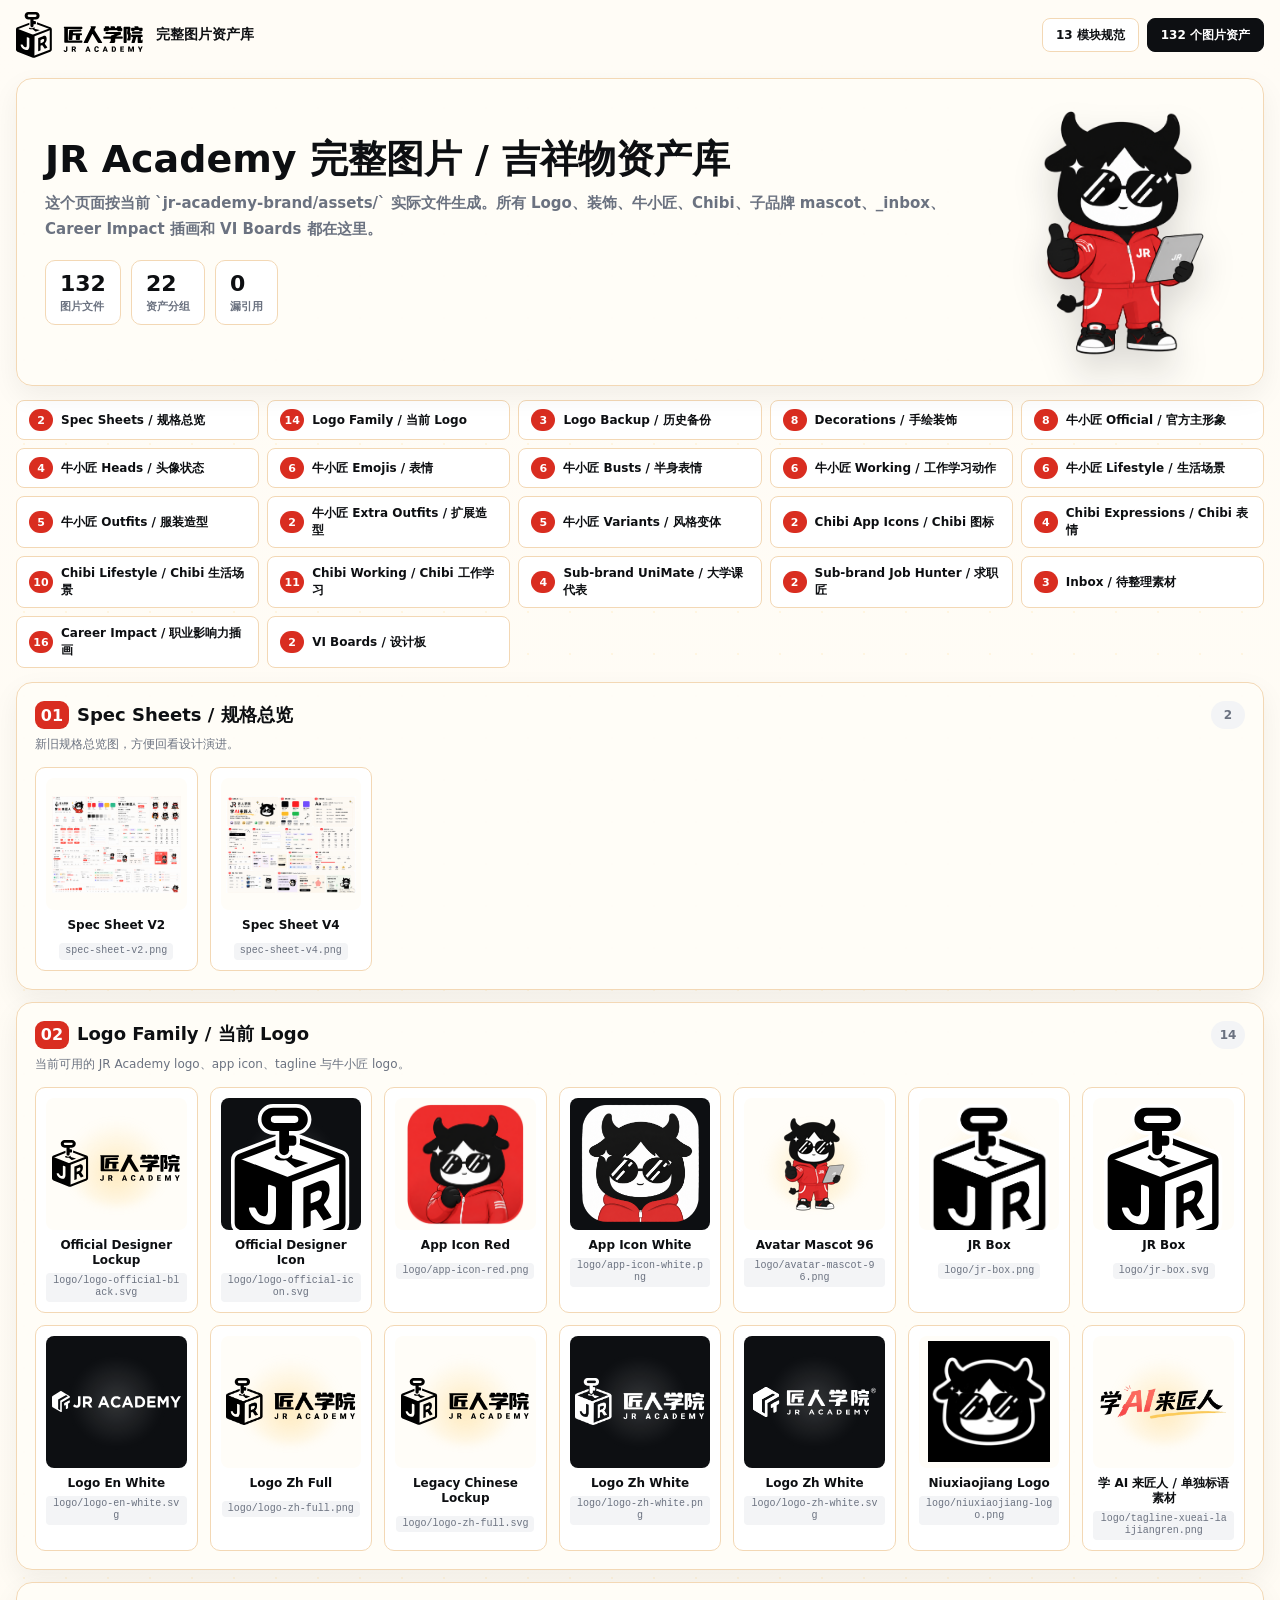
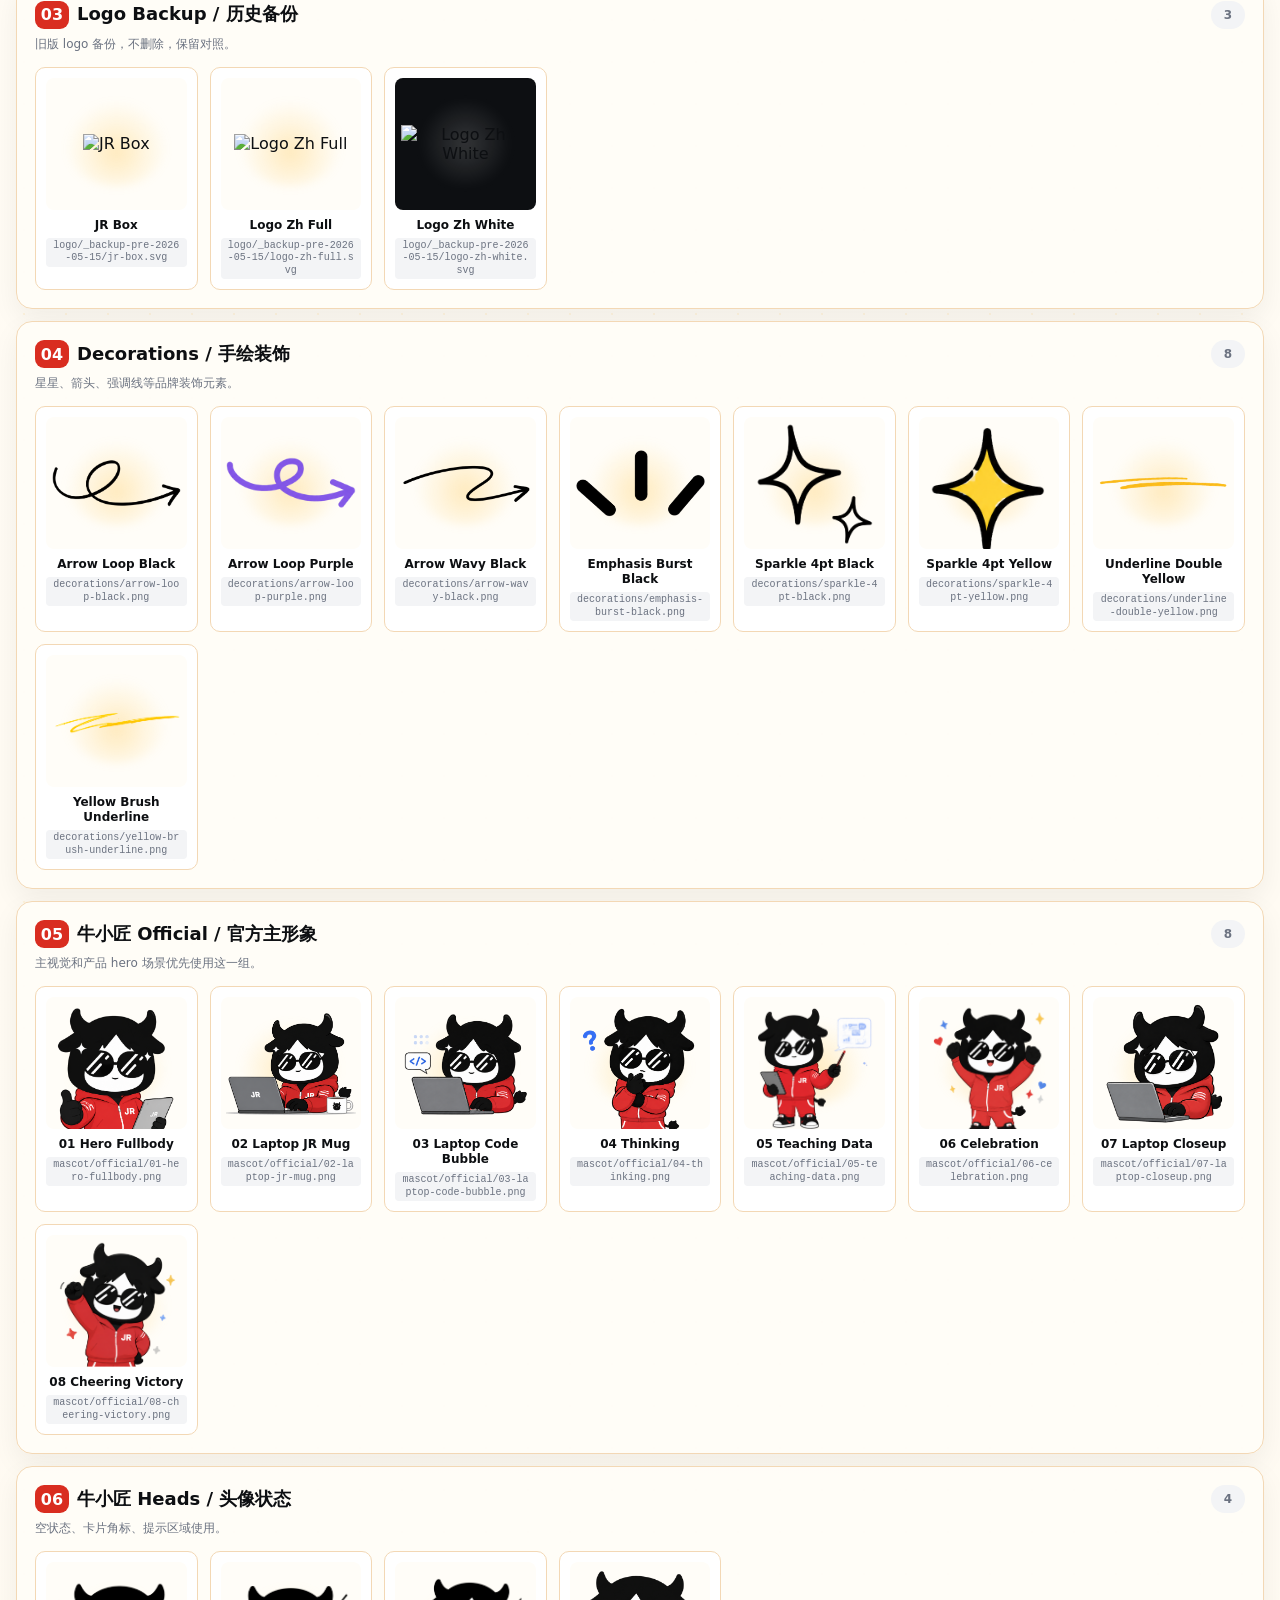
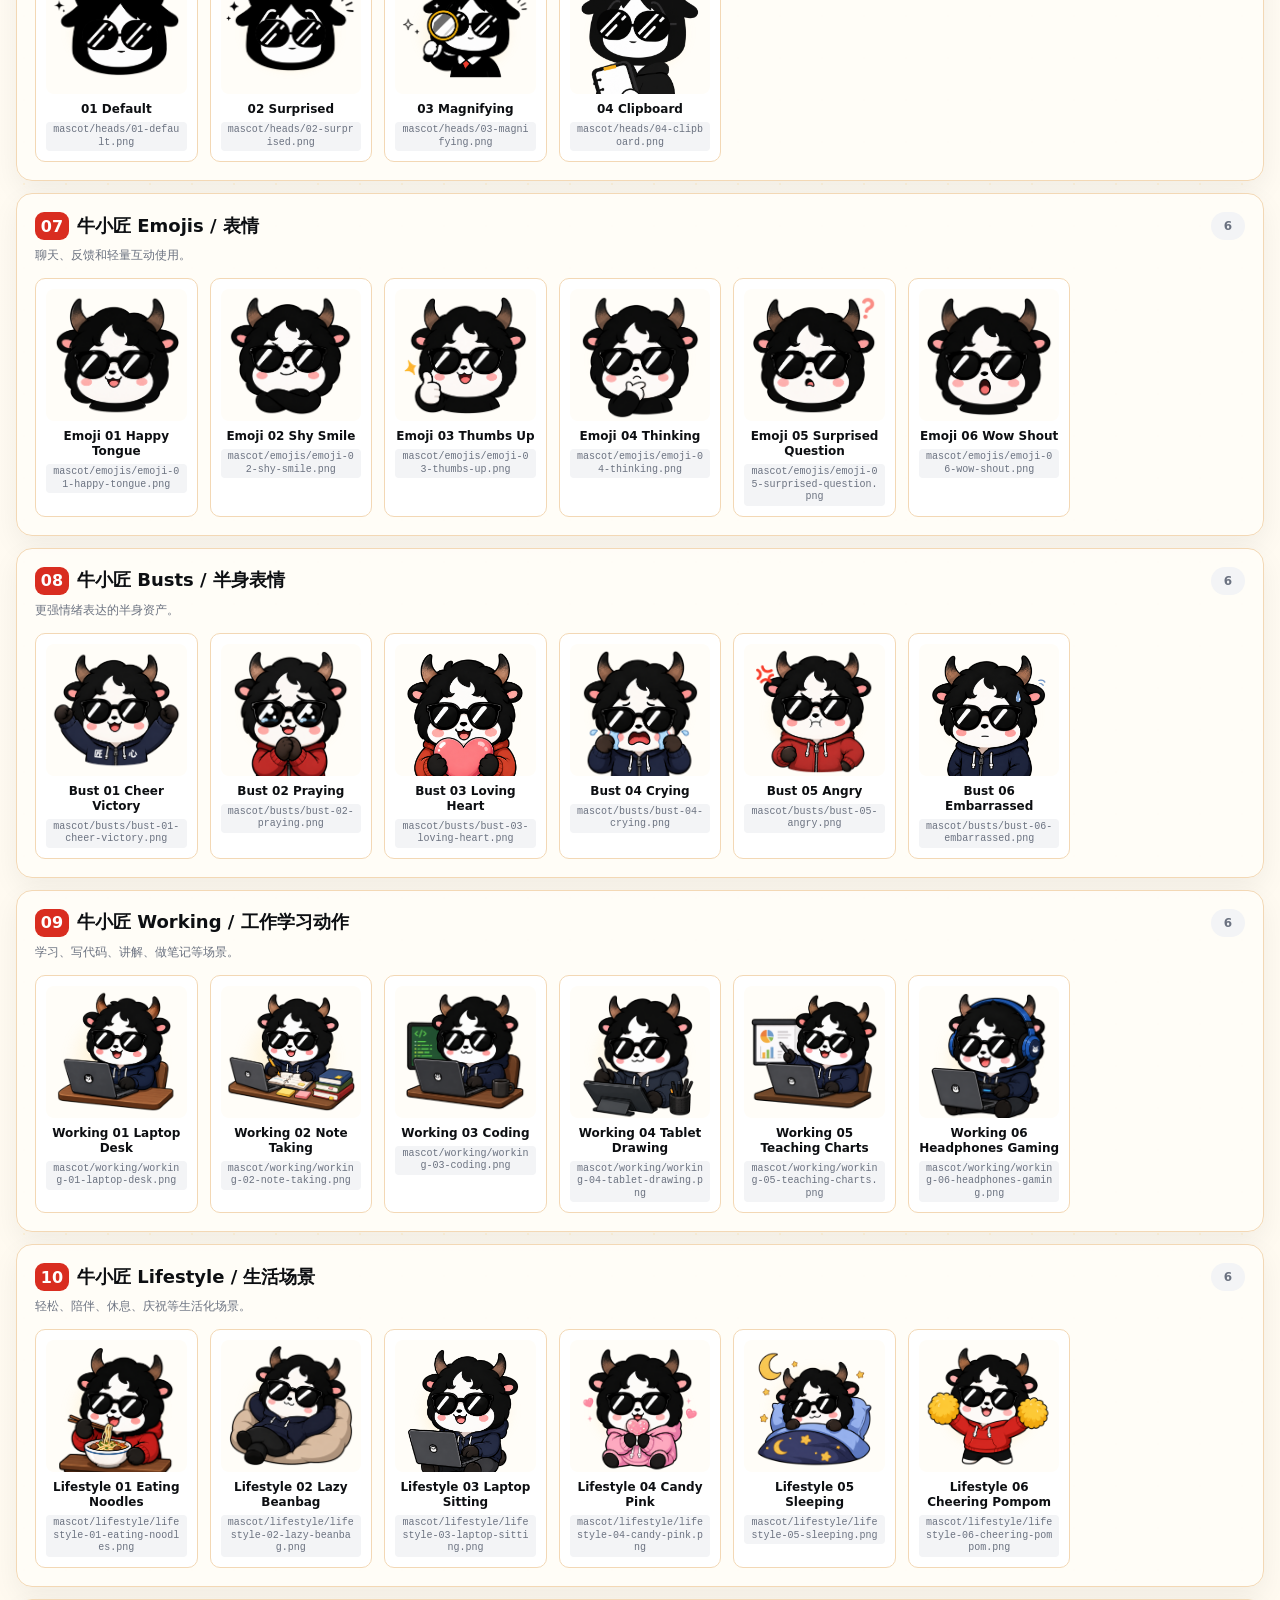
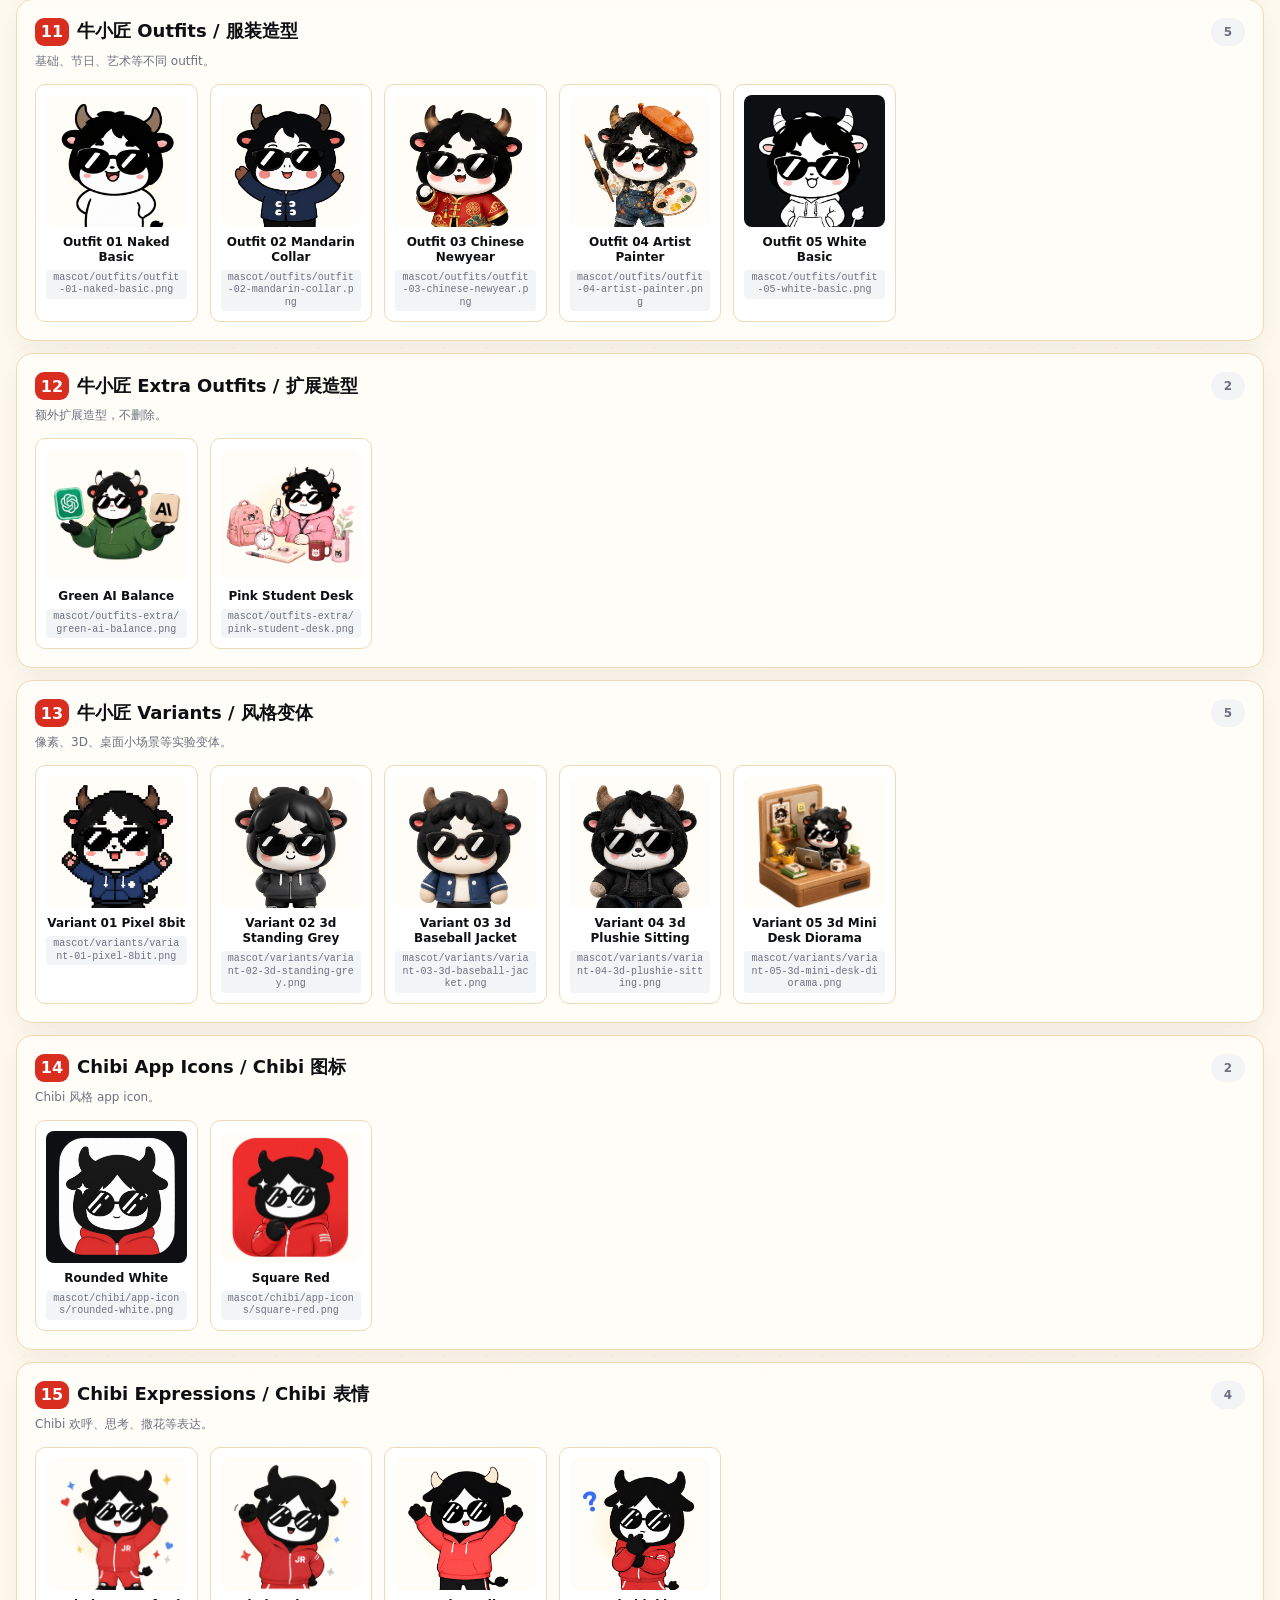
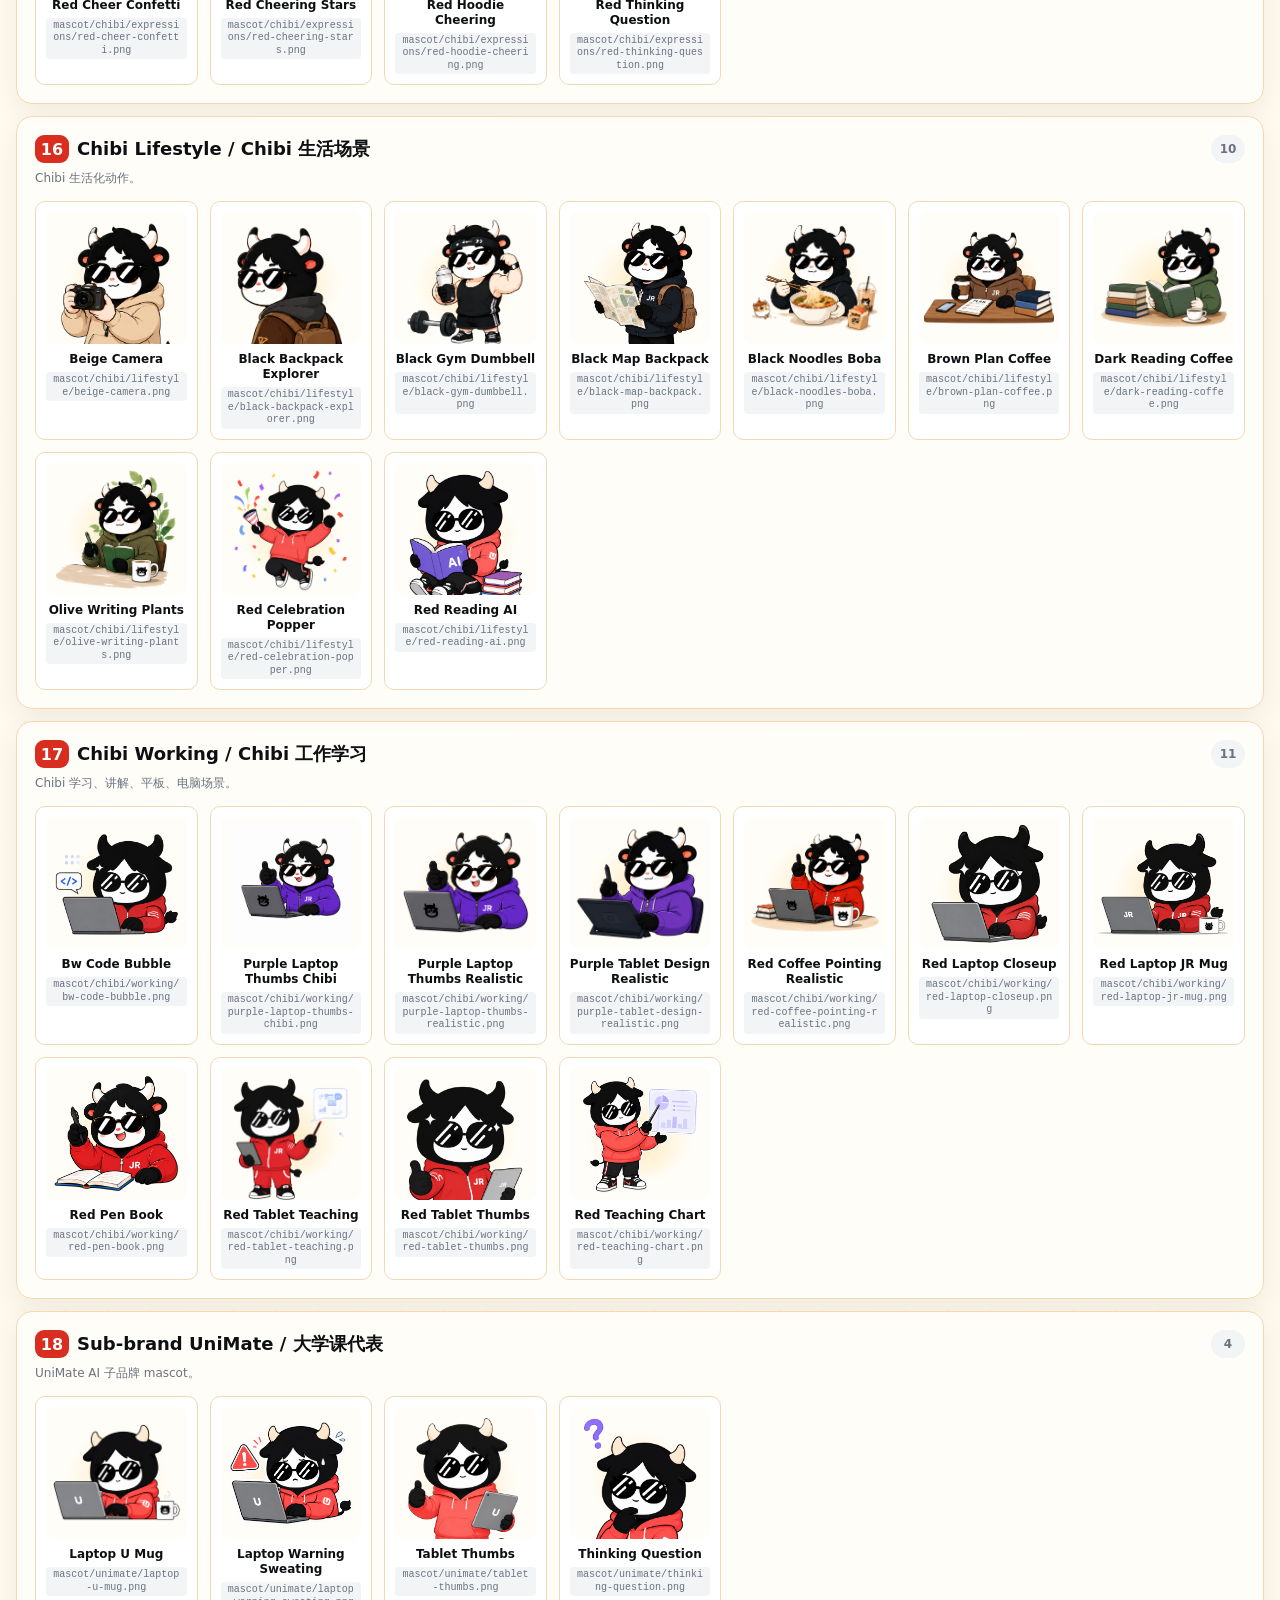
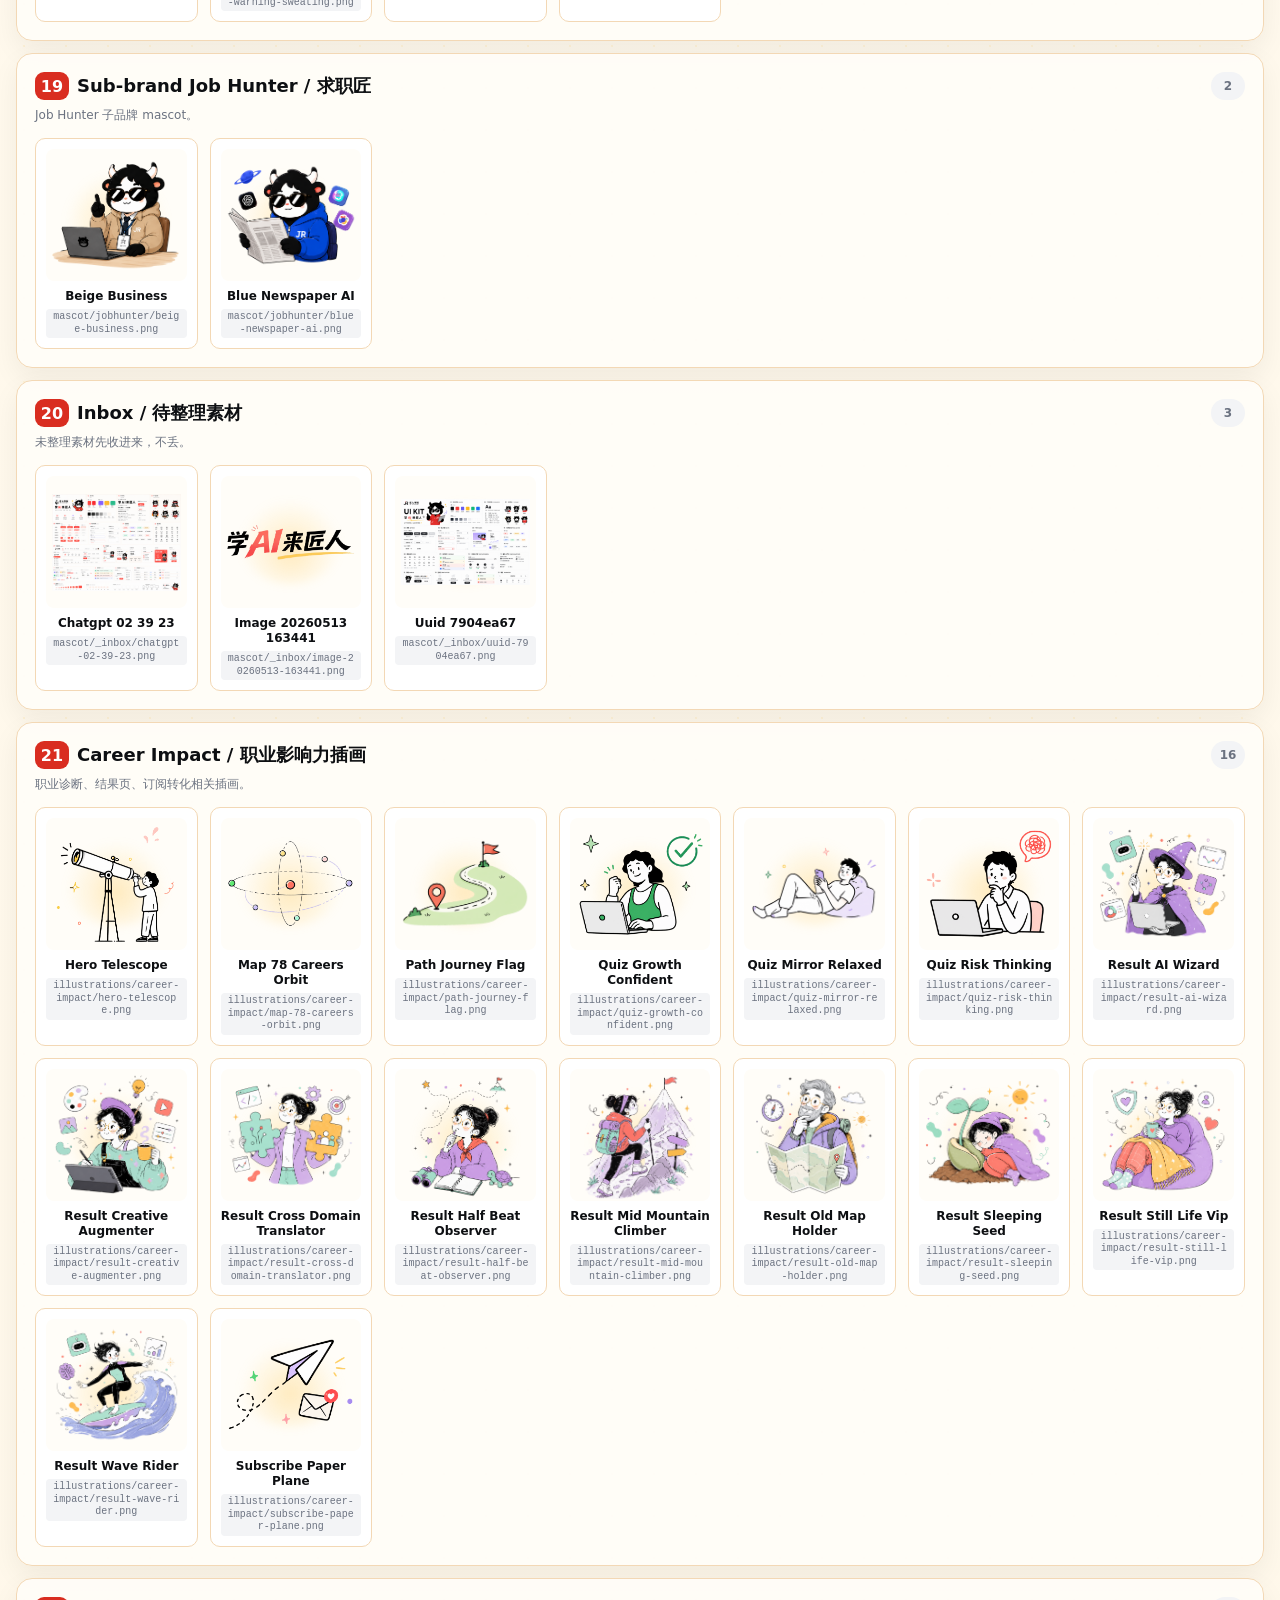
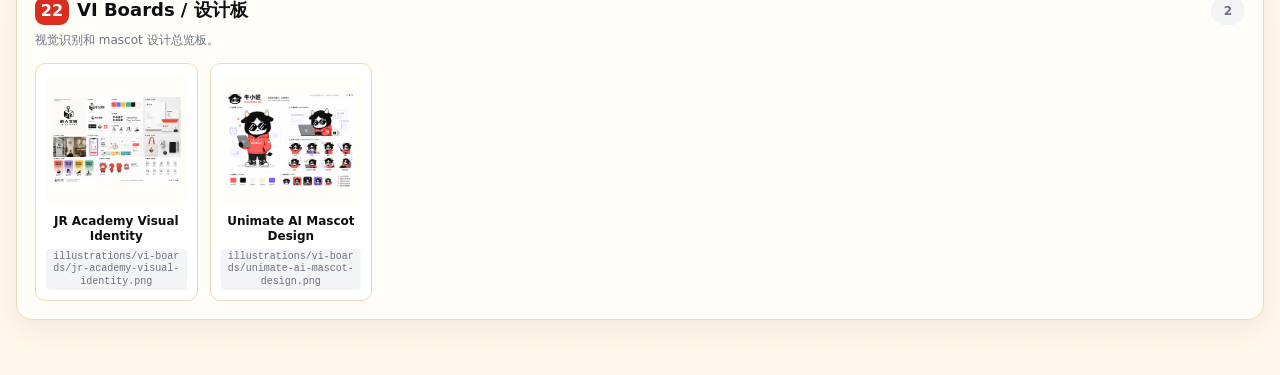
==== commit ad888b84: "feat(brand): Zine panel 全宽 12 件套展示 + 删除 3 个旧 logo - panel 19 Zine: span 12→24 全宽, 引真 styles/zine.css" ====
--- a/assets.html
+++ b/assets.html
@@ -21,7 +21,7 @@
   <nav class="sticky"><img src="assets/logo/logo-official-black.svg" alt="JR Academy"><strong>完整图片资产库</strong><div class="links"><a href="index.html">13 模块规范</a><a class="primary" href="assets.html">132 个图片资产</a></div></nav>
   <section class="hero"><div><h1>JR Academy 完整图片 / 吉祥物资产库</h1><p>这个页面按当前 `jr-academy-brand/assets/` 实际文件生成。所有 Logo、装饰、牛小匠、Chibi、子品牌 mascot、_inbox、Career Impact 插画和 VI Boards 都在这里。</p><div class="stats"><span class="stat"><b>132</b><span>图片文件</span></span><span class="stat"><b>22</b><span>资产分组</span></span><span class="stat"><b>0</b><span>漏引用</span></span></div></div><img class="mascot" src="assets/mascot/official/01-hero-fullbody.png" alt="牛小匠"></section>
   <nav class="toc"><a href="#spec"><span>2</span>Spec Sheets / 规格总览</a>
-<a href="#logo-current"><span>17</span>Logo Family / 当前 Logo</a>
+<a href="#logo-current"><span>14</span>Logo Family / 当前 Logo</a>
 <a href="#logo-backup"><span>3</span>Logo Backup / 历史备份</a>
 <a href="#decorations"><span>8</span>Decorations / 手绘装饰</a>
 <a href="#official"><span>8</span>牛小匠 Official / 官方主形象</a>
@@ -53,7 +53,7 @@
       <figcaption><strong>Spec Sheet V4</strong><code>spec-sheet-v4.png</code></figcaption>
     </figure></div>
   </section><section class="asset-section" id="logo-current">
-    <header><div><span class="num">02</span><h2>Logo Family / 当前 Logo</h2><p>当前可用的 JR Academy logo、app icon、tagline 与牛小匠 logo。</p></div><b>17</b></header>
+    <header><div><span class="num">02</span><h2>Logo Family / 当前 Logo</h2><p>当前可用的 JR Academy logo、app icon、tagline 与牛小匠 logo。</p></div><b>14</b></header>
     <div class="asset-grid">
 <figure class="asset-card">
       <div class="asset-frame"><img src="assets/logo/logo-official-black.svg" alt="JR Academy Official Chinese Lockup" loading="lazy"></div>
@@ -87,18 +87,6 @@
       <figcaption><strong>Logo En White</strong><code>logo/logo-en-white.svg</code></figcaption>
     </figure>
 <figure class="asset-card">
-      <div class="asset-frame"><img src="assets/logo/logo-en.svg" alt="Logo En" loading="lazy"></div>
-      <figcaption><strong>Logo En</strong><code>logo/logo-en.svg</code></figcaption>
-    </figure>
-<figure class="asset-card">
-      <div class="asset-frame"><img src="assets/logo/logo-rounded.svg" alt="Logo Rounded" loading="lazy"></div>
-      <figcaption><strong>Logo Rounded</strong><code>logo/logo-rounded.svg</code></figcaption>
-    </figure>
-<figure class="asset-card">
-      <div class="asset-frame"><img src="assets/logo/logo-transparent.svg" alt="Logo Transparent" loading="lazy"></div>
-      <figcaption><strong>Logo Transparent</strong><code>logo/logo-transparent.svg</code></figcaption>
-    </figure>
-<figure class="asset-card">
       <div class="asset-frame"><img src="assets/logo/logo-zh-full.png" alt="Logo Zh Full" loading="lazy"></div>
       <figcaption><strong>Logo Zh Full</strong><code>logo/logo-zh-full.png</code></figcaption>
     </figure>
